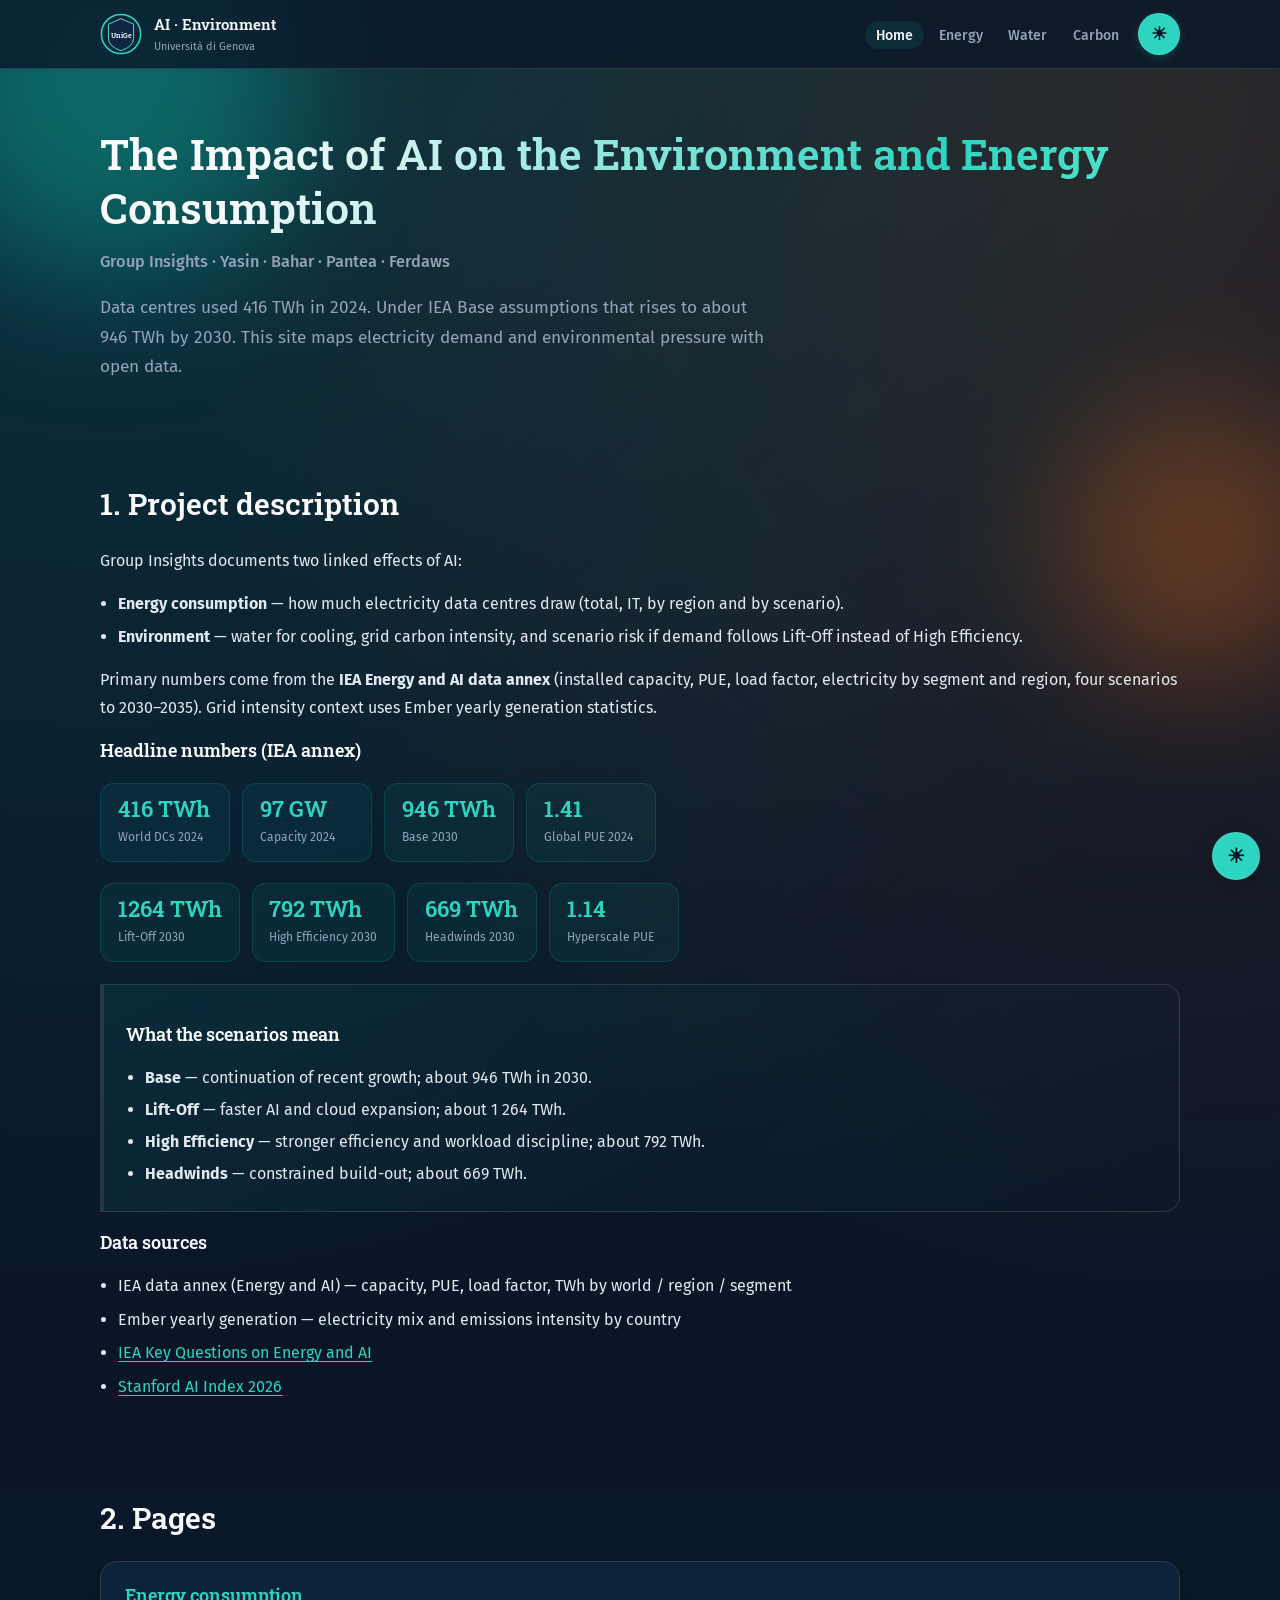
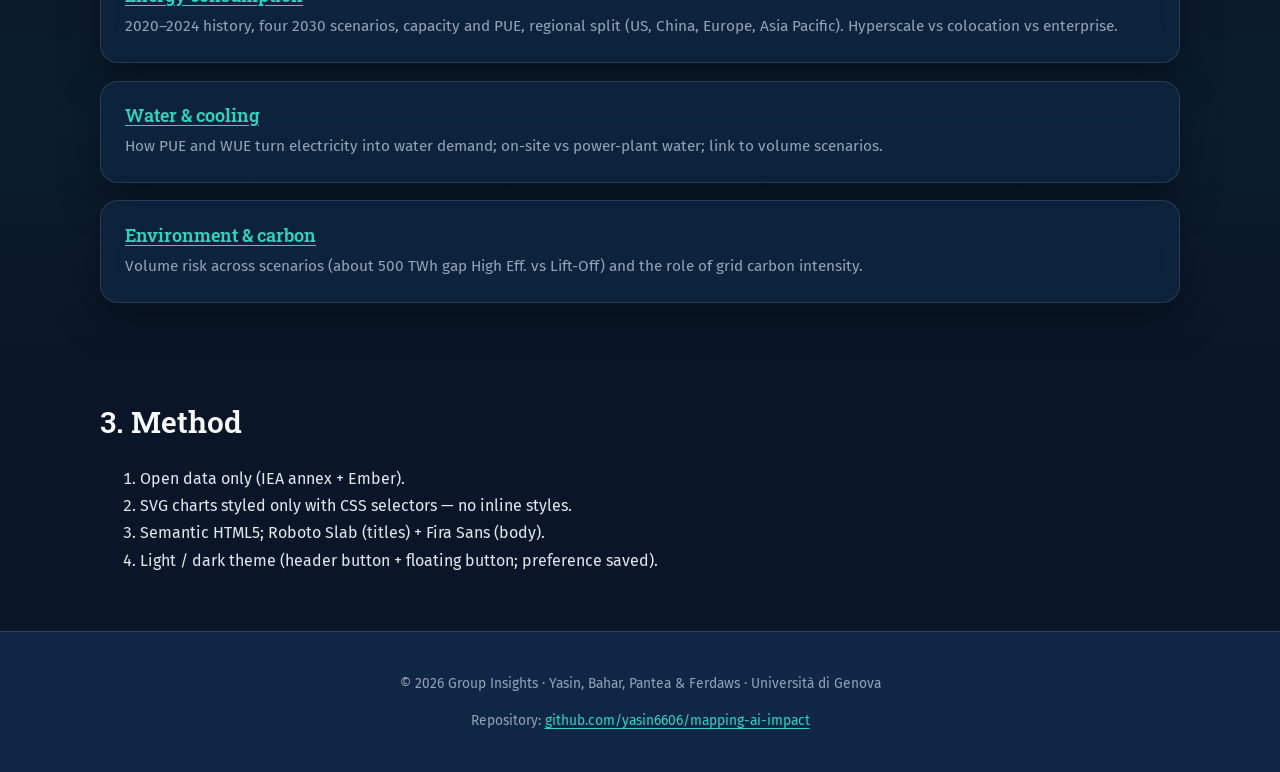
==== index.html @ b57f13db "Fix theme toggle on all views + more IEA scenario detail" ====
<!DOCTYPE html>
<html lang="en" data-theme="dark">
<head>
  <meta charset="UTF-8">
  <meta name="viewport" content="width=device-width, initial-scale=1.0">
  <title>AI · Environment · Energy | Group Insights · UniGe</title>
  <link rel="preconnect" href="https://fonts.googleapis.com">
  <link rel="preconnect" href="https://fonts.gstatic.com" crossorigin>
  <link href="https://fonts.googleapis.com/css2?family=Fira+Sans:wght@300;400;500;600&family=Roboto+Slab:wght@400;500;600;700&display=swap" rel="stylesheet">
  <link rel="stylesheet" href="css/styles.css">
</head>
<body>
  <div class="blob blob-1" aria-hidden="true"></div>
  <div class="blob blob-2" aria-hidden="true"></div>

  <header class="site-header">
    <div class="container header-inner">
      <div class="brand">
        <svg class="unige-mark" viewBox="0 0 60 60" aria-hidden="true">
          <circle class="mark-outer" cx="30" cy="30" r="28"/>
          <path class="mark-shield" d="M30 8 L48 16 L48 36 Q48 48 30 54 Q12 48 12 36 L12 16 Z"/>
          <text class="mark-text" x="30" y="36" text-anchor="middle">UniGe</text>
        </svg>
        <div class="brand-text">
          <span class="brand-title">AI · Environment</span>
          <span class="brand-sub">Università di Genova</span>
        </div>
      </div>
      <div class="header-actions">
        <nav class="main-nav" aria-label="Main">
          <ul>
            <li><a href="index.html" class="active">Home</a></li>
            <li><a href="pages/energy.html">Energy</a></li>
            <li><a href="pages/water.html">Water</a></li>
            <li><a href="pages/carbon.html">Carbon</a></li>
          </ul>
        </nav>
        <button class="theme-toggle" type="button" aria-label="Toggle theme" title="Toggle light/dark">◐</button>
      </div>
    </div>
  </header>

  <button class="theme-toggle-fixed" type="button" aria-label="Toggle theme">◐</button>

  <main>
    <section class="hero">
      <div class="container">
        <h1>The Impact of AI on the Environment and Energy Consumption</h1>
        <p class="subtitle">Group Insights · Yasin · Bahar · Pantea · Ferdaws</p>
        <p class="hero-lead">Data centres used 416 TWh in 2024. Under IEA Base assumptions that rises to about 946 TWh by 2030. This site maps electricity demand and environmental pressure with open data.</p>
      </div>
    </section>

    <section id="project" class="section">
      <div class="container">
        <h2>1. Project description</h2>
        <p>Group Insights documents two linked effects of AI:</p>
        <ul class="data-list">
          <li><strong>Energy consumption</strong> — how much electricity data centres draw (total, IT, by region and by scenario).</li>
          <li><strong>Environment</strong> — water for cooling, grid carbon intensity, and scenario risk if demand follows Lift-Off instead of High Efficiency.</li>
        </ul>
        <p>Primary numbers come from the <strong>IEA Energy and AI data annex</strong> (installed capacity, PUE, load factor, electricity by segment and region, four scenarios to 2030–2035). Grid intensity context uses Ember yearly generation statistics.</p>

        <h3>Headline numbers (IEA annex)</h3>
        <div class="stat-row">
          <div class="stat-pill"><span class="num">416 TWh</span><span class="label">World DCs 2024</span></div>
          <div class="stat-pill"><span class="num">97 GW</span><span class="label">Capacity 2024</span></div>
          <div class="stat-pill"><span class="num">946 TWh</span><span class="label">Base 2030</span></div>
          <div class="stat-pill"><span class="num">1.41</span><span class="label">Global PUE 2024</span></div>
        </div>
        <div class="stat-row">
          <div class="stat-pill"><span class="num">1264 TWh</span><span class="label">Lift-Off 2030</span></div>
          <div class="stat-pill"><span class="num">792 TWh</span><span class="label">High Efficiency 2030</span></div>
          <div class="stat-pill"><span class="num">669 TWh</span><span class="label">Headwinds 2030</span></div>
          <div class="stat-pill"><span class="num">1.14</span><span class="label">Hyperscale PUE</span></div>
        </div>

        <div class="highlight-box">
          <h3>What the scenarios mean</h3>
          <ul>
            <li><strong>Base</strong> — continuation of recent growth; about 946 TWh in 2030.</li>
            <li><strong>Lift-Off</strong> — faster AI and cloud expansion; about 1 264 TWh.</li>
            <li><strong>High Efficiency</strong> — stronger efficiency and workload discipline; about 792 TWh.</li>
            <li><strong>Headwinds</strong> — constrained build-out; about 669 TWh.</li>
          </ul>
        </div>

        <h3>Data sources</h3>
        <ul class="data-list">
          <li>IEA data annex (Energy and AI) — capacity, PUE, load factor, TWh by world / region / segment</li>
          <li>Ember yearly generation — electricity mix and emissions intensity by country</li>
          <li><a href="https://www.iea.org/reports/key-questions-on-energy-and-ai" target="_blank" rel="noopener">IEA Key Questions on Energy and AI</a></li>
          <li><a href="https://hai.stanford.edu/ai-index/2026-ai-index-report" target="_blank" rel="noopener">Stanford AI Index 2026</a></li>
        </ul>
      </div>
    </section>

    <section id="pages" class="section alt">
      <div class="container">
        <h2>2. Pages</h2>
        <article class="glass-card">
          <h3><a href="pages/energy.html">Energy consumption</a></h3>
          <p>2020–2024 history, four 2030 scenarios, capacity and PUE, regional split (US, China, Europe, Asia Pacific). Hyperscale vs colocation vs enterprise.</p>
        </article>
        <article class="glass-card">
          <h3><a href="pages/water.html">Water & cooling</a></h3>
          <p>How PUE and WUE turn electricity into water demand; on-site vs power-plant water; link to volume scenarios.</p>
        </article>
        <article class="glass-card">
          <h3><a href="pages/carbon.html">Environment & carbon</a></h3>
          <p>Volume risk across scenarios (about 500 TWh gap High Eff. vs Lift-Off) and the role of grid carbon intensity.</p>
        </article>
      </div>
    </section>

    <section id="method" class="section">
      <div class="container">
        <h2>3. Method</h2>
        <ol>
          <li>Open data only (IEA annex + Ember).</li>
          <li>SVG charts styled only with CSS selectors — no inline styles.</li>
          <li>Semantic HTML5; Roboto Slab (titles) + Fira Sans (body).</li>
          <li>Light / dark theme (header button + floating button; preference saved).</li>
        </ol>
      </div>
    </section>
  </main>

  <footer class="site-footer">
    <div class="container">
      <p>© 2026 Group Insights · Yasin, Bahar, Pantea & Ferdaws · Università di Genova</p>
      <p>Repository: <a href="https://github.com/yasin6606/mapping-ai-impact">github.com/yasin6606/mapping-ai-impact</a></p>
    </div>
  </footer>

  <script>
  (function () {
    var root = document.documentElement;
    var key = 'insights-theme';
    var saved = localStorage.getItem(key);
    if (saved === 'light' || saved === 'dark') root.setAttribute('data-theme', saved);
    function sync() {
      var t = root.getAttribute('data-theme') || 'dark';
      var label = t === 'dark' ? '☀' : '☾';
      document.querySelectorAll('.theme-toggle, .theme-toggle-fixed').forEach(function (btn) {
        btn.textContent = label;
        btn.setAttribute('aria-label', t === 'dark' ? 'Switch to light' : 'Switch to dark');
      });
    }
    sync();
    function toggle() {
      var next = (root.getAttribute('data-theme') || 'dark') === 'dark' ? 'light' : 'dark';
      root.setAttribute('data-theme', next);
      localStorage.setItem(key, next);
      sync();
    }
    document.querySelectorAll('.theme-toggle, .theme-toggle-fixed').forEach(function (btn) {
      btn.addEventListener('click', toggle);
    });
  })();
  </script>
</body>
</html>
---- css/styles.css ----
/* Group Insights – AI Environment & Energy
   Light / Dark liquid design. SVG via CSS selectors only. */

:root, [data-theme="dark"] {
  --bg: #0a1628;
  --bg-soft: #0f2744;
  --text: #e2e8f0;
  --text-soft: #94a3b8;
  --heading: #f8fafc;
  --teal: #0d9488;
  --mint: #2dd4bf;
  --glow: #5eead4;
  --coral: #f97316;
  --glass: rgba(255, 255, 255, 0.07);
  --glass-border: rgba(255, 255, 255, 0.12);
  --card: rgba(15, 39, 68, 0.7);
  --shadow: 0 18px 40px rgba(0, 0, 0, 0.35);
  --header-bg: rgba(10, 22, 40, 0.78);
  --blob-teal: rgba(13, 148, 136, 0.28);
  --blob-coral: rgba(249, 115, 22, 0.14);
  --grid: rgba(148, 163, 184, 0.22);
  --bar-fill: #0d9488;
  --bar-accent: #f97316;
  --line: #2dd4bf;
  --area: rgba(45, 212, 191, 0.16);
}

[data-theme="light"] {
  --bg: #f0f7f6;
  --bg-soft: #e2f0ee;
  --text: #1e293b;
  --text-soft: #64748b;
  --heading: #0f172a;
  --teal: #0f766e;
  --mint: #0d9488;
  --glow: #14b8a6;
  --coral: #ea580c;
  --glass: rgba(255, 255, 255, 0.7);
  --glass-border: rgba(15, 23, 42, 0.08);
  --card: rgba(255, 255, 255, 0.85);
  --shadow: 0 14px 32px rgba(15, 23, 42, 0.08);
  --header-bg: rgba(240, 247, 246, 0.9);
  --blob-teal: rgba(13, 148, 136, 0.12);
  --blob-coral: rgba(234, 88, 12, 0.08);
  --grid: rgba(100, 116, 139, 0.2);
  --bar-fill: #0f766e;
  --bar-accent: #ea580c;
  --line: #0d9488;
  --area: rgba(13, 148, 136, 0.12);
}

*, *::before, *::after { box-sizing: border-box; }
html { scroll-behavior: smooth; }

body {
  margin: 0;
  font-family: "Fira Sans", system-ui, sans-serif;
  font-weight: 400;
  line-height: 1.7;
  color: var(--text);
  background: var(--bg);
  background-image:
    radial-gradient(ellipse 110% 70% at 8% -15%, var(--blob-teal), transparent),
    radial-gradient(ellipse 80% 50% at 92% 5%, var(--blob-coral), transparent);
  min-height: 100vh;
  transition: background 0.35s ease, color 0.25s ease;
}

h1, h2, h3, h4 {
  font-family: "Roboto Slab", Georgia, serif;
  font-weight: 600;
  line-height: 1.25;
  color: var(--heading);
}
h1 { font-size: clamp(1.75rem, 4vw, 2.7rem); margin-bottom: 0.3em; }
h2 { font-size: clamp(1.35rem, 2.6vw, 1.85rem); margin-top: 0; }
h3 { font-size: 1.15rem; }

a { color: var(--mint); text-underline-offset: 3px; transition: color 0.2s; }
a:hover { color: var(--glow); }

.container { width: min(1080px, 92%); margin-inline: auto; position: relative; z-index: 1; }

.blob {
  position: absolute; border-radius: 50%; filter: blur(70px);
  pointer-events: none; z-index: 0; opacity: 0.55;
}
.blob-1 { width: 380px; height: 380px; background: var(--teal); top: -100px; left: -80px; }
.blob-2 { width: 280px; height: 280px; background: var(--coral); top: 45%; right: -60px; opacity: 0.3; }

/* Header – no wrap that hides controls */
.site-header {
  position: sticky; top: 0; z-index: 100;
  backdrop-filter: blur(16px); -webkit-backdrop-filter: blur(16px);
  background: var(--header-bg);
  border-bottom: 1px solid var(--glass-border);
  padding: 0.75rem 0;
}
.header-inner {
  display: flex;
  align-items: center;
  justify-content: space-between;
  gap: 0.75rem;
  flex-wrap: nowrap;
}
.brand { display: flex; align-items: center; gap: 0.75rem; flex-shrink: 0; }
.unige-mark { width: 42px; height: 42px; }
.mark-outer { fill: none; stroke: var(--mint); stroke-width: 2.2; }
.mark-shield { fill: var(--bg-soft); stroke: var(--glow); stroke-width: 1.3; }
.mark-text { fill: var(--heading); font-family: "Roboto Slab", serif; font-size: 10px; font-weight: 600; }
.brand-title { display: block; font-family: "Roboto Slab", serif; font-weight: 600; font-size: 0.95rem; color: var(--heading); }
.brand-sub { display: block; font-size: 0.68rem; color: var(--text-soft); }

.header-actions {
  display: flex;
  align-items: center;
  gap: 0.5rem;
  flex-shrink: 0;
  margin-left: auto;
}

.main-nav ul {
  list-style: none; margin: 0; padding: 0;
  display: flex; gap: 0.2rem; flex-wrap: nowrap;
}
.main-nav a {
  color: var(--text-soft); text-decoration: none; font-weight: 500; font-size: 0.88rem;
  padding: 0.35rem 0.7rem; border-radius: 999px; transition: background 0.2s, color 0.2s;
  white-space: nowrap;
}
.main-nav a:hover, .main-nav a.active {
  color: var(--heading); background: rgba(13, 148, 136, 0.15);
}

/* Theme toggle – always visible */
.theme-toggle {
  border: 1px solid var(--glass-border);
  background: var(--mint);
  color: #0a1628;
  width: 42px; height: 42px; border-radius: 50%;
  cursor: pointer; display: grid; place-items: center;
  font-size: 1.15rem; font-weight: 700;
  flex-shrink: 0;
  transition: transform 0.2s, box-shadow 0.2s;
  box-shadow: 0 2px 10px rgba(13, 148, 136, 0.35);
}
.theme-toggle:hover {
  transform: scale(1.08);
  box-shadow: 0 4px 16px rgba(13, 148, 136, 0.5);
}
[data-theme="light"] .theme-toggle {
  background: var(--teal);
  color: #fff;
}

/* Fixed floating toggle as backup so it is never lost */
.theme-toggle-fixed {
  position: fixed;
  bottom: 1.25rem;
  right: 1.25rem;
  z-index: 200;
  border: 1px solid var(--glass-border);
  background: var(--mint);
  color: #0a1628;
  width: 48px; height: 48px; border-radius: 50%;
  cursor: pointer; display: grid; place-items: center;
  font-size: 1.25rem; font-weight: 700;
  box-shadow: 0 6px 20px rgba(0, 0, 0, 0.25);
  transition: transform 0.2s;
}
.theme-toggle-fixed:hover { transform: scale(1.08); }
[data-theme="light"] .theme-toggle-fixed {
  background: var(--teal);
  color: #fff;
}

/* Hero */
.hero { position: relative; padding: 3.6rem 0 2.8rem; overflow: hidden; }
.hero h1 {
  background: linear-gradient(120deg, var(--heading) 15%, var(--mint) 75%, var(--glow));
  -webkit-background-clip: text; background-clip: text; color: transparent;
  margin-top: 0;
}
[data-theme="light"] .hero h1 {
  background: linear-gradient(120deg, #0f172a 10%, #0f766e 70%, #0d9488);
  -webkit-background-clip: text; background-clip: text; color: transparent;
}
.subtitle { font-size: 1.02rem; color: var(--text-soft); margin: 0.35rem 0 1.1rem; font-weight: 500; }
.hero-lead { max-width: 42rem; font-size: 1.08rem; color: var(--text-soft); }

.section { padding: 2.6rem 0; position: relative; }
.section.alt {
  background: linear-gradient(180deg, transparent, rgba(13, 148, 136, 0.05), transparent);
}

.glass-card {
  background: var(--card); backdrop-filter: blur(12px); -webkit-backdrop-filter: blur(12px);
  border: 1px solid var(--glass-border); border-radius: 18px;
  padding: 1.4rem 1.5rem; box-shadow: var(--shadow); margin-bottom: 1.1rem;
  transition: transform 0.22s, border-color 0.22s;
}
.glass-card:hover { transform: translateY(-2px); border-color: rgba(13, 148, 136, 0.35); }
.glass-card h3 { margin-top: 0; margin-bottom: 0.4rem; }
.glass-card p { margin: 0; color: var(--text-soft); font-size: 0.96rem; }

.highlight-box {
  background: linear-gradient(135deg, rgba(13, 148, 136, 0.12), transparent);
  border-left: 4px solid var(--mint);
  padding: 1.2rem 1.4rem; margin-top: 1.4rem;
  border-radius: 0 16px 16px 0;
  border: 1px solid var(--glass-border); border-left-width: 4px;
}
.highlight-box ul { margin: 0.4rem 0 0; padding-left: 1.15rem; }
.highlight-box li { margin-bottom: 0.3rem; }

.data-list { padding-left: 1.15rem; }
.data-list li { margin-bottom: 0.4rem; }

.stat-row { display: flex; flex-wrap: wrap; gap: 0.75rem; margin: 1.3rem 0; }
.stat-pill {
  background: rgba(13, 148, 136, 0.1);
  border: 1px solid rgba(13, 148, 136, 0.25);
  border-radius: 14px; padding: 0.75rem 1.05rem; min-width: 130px;
}
.stat-pill .num {
  font-family: "Roboto Slab", serif; font-size: 1.4rem; font-weight: 600;
  color: var(--mint); display: block; line-height: 1.15;
}
.stat-pill .label { font-size: 0.75rem; color: var(--text-soft); margin-top: 0.1rem; }

.site-footer {
  background: var(--bg-soft); border-top: 1px solid var(--glass-border);
  color: var(--text-soft); padding: 1.6rem 0; font-size: 0.86rem; text-align: center;
}
.site-footer a { color: var(--mint); }

/* Charts */
.chart-wrap {
  background: var(--card); backdrop-filter: blur(10px);
  border: 1px solid var(--glass-border); border-radius: 18px;
  padding: 1.35rem; margin: 1.3rem 0; box-shadow: var(--shadow); overflow-x: auto;
}
.chart-title { font-family: "Roboto Slab", serif; font-size: 1.08rem; margin: 0 0 0.9rem; color: var(--heading); }
.chart-note { font-size: 0.8rem; color: var(--text-soft); margin: 0.5rem 0 0; }
.svg-chart { width: 100%; max-width: 720px; height: auto; display: block; margin: 0 auto; }

.axis-label { font-family: "Fira Sans", sans-serif; font-size: 11px; fill: var(--text-soft); }
.tick-label { font-family: "Fira Sans", sans-serif; font-size: 11px; fill: var(--text); }
.bar { fill: var(--bar-fill); transition: fill 0.2s; }
.bar:hover { fill: var(--mint); }
.bar-accent { fill: var(--bar-accent); }
.bar-label { font-family: "Fira Sans", sans-serif; font-size: 11px; font-weight: 500; fill: var(--text); }
.line-path { fill: none; stroke: var(--line); stroke-width: 2.6; stroke-linecap: round; stroke-linejoin: round; }
.area-path { fill: var(--area); stroke: none; }
.dot { fill: var(--line); stroke: var(--bg); stroke-width: 1.5; }
.grid-line { stroke: var(--grid); stroke-width: 1; stroke-dasharray: 4 4; }
.legend-swatch { stroke: none; }
.legend-teal { fill: var(--bar-fill); }
.legend-coral { fill: var(--bar-accent); }
.legend-text { font-family: "Fira Sans", sans-serif; font-size: 12px; fill: var(--text-soft); }

@media (max-width: 720px) {
  .header-inner { flex-wrap: wrap; }
  .main-nav ul { flex-wrap: wrap; }
  .brand-sub { display: none; }
}
@media (max-width: 640px) {
  .hero { padding: 2.5rem 0 2rem; }
  .stat-pill { min-width: 110px; }
  .main-nav a { font-size: 0.8rem; padding: 0.3rem 0.55rem; }
}
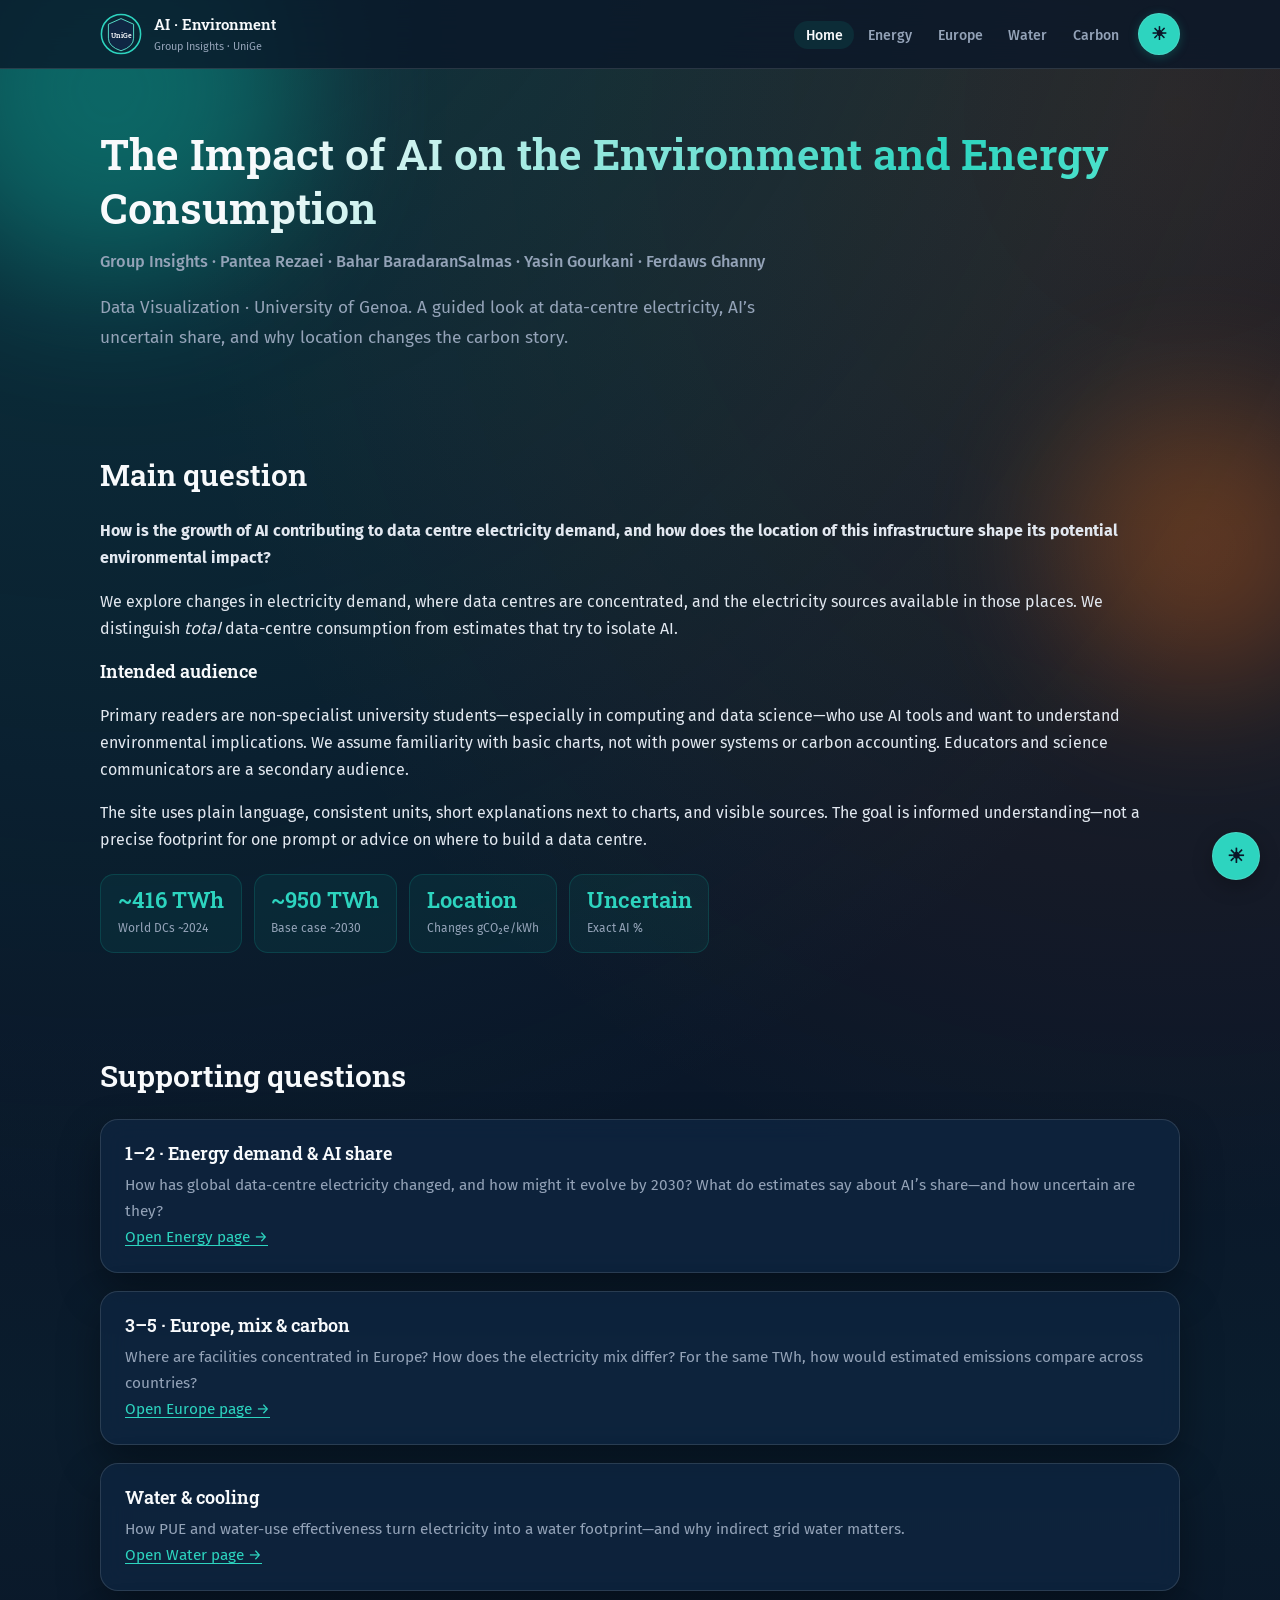
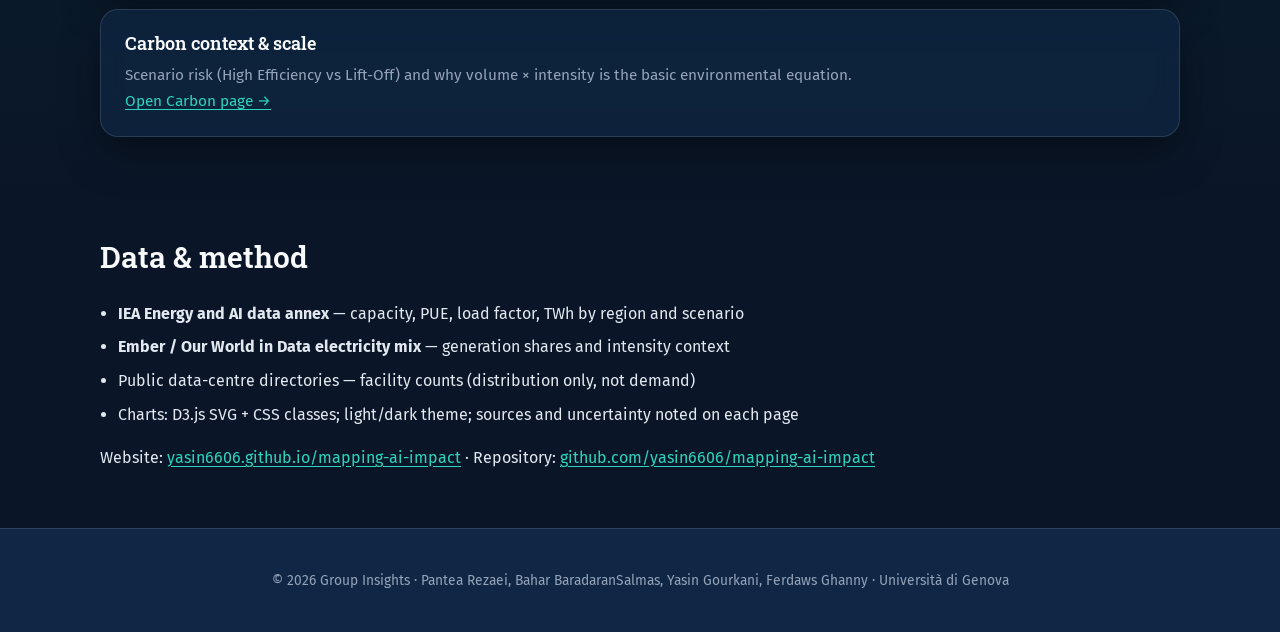
==== commit 7aaa3488: "Home aligned to group proposal: main question, audience, 6 supporting questions" ====
--- a/index.html
+++ b/index.html
@@ -3,7 +3,7 @@
 <head>
   <meta charset="UTF-8">
   <meta name="viewport" content="width=device-width, initial-scale=1.0">
-  <title>AI · Environment · Energy | Group Insights · UniGe</title>
+  <title>The Impact of AI on the Environment and Energy Consumption | Insights</title>
   <link rel="preconnect" href="https://fonts.googleapis.com">
   <link rel="preconnect" href="https://fonts.gstatic.com" crossorigin>
   <link href="https://fonts.googleapis.com/css2?family=Fira+Sans:wght@300;400;500;600&family=Roboto+Slab:wght@400;500;600;700&display=swap" rel="stylesheet">
@@ -23,7 +23,7 @@
         </svg>
         <div class="brand-text">
           <span class="brand-title">AI · Environment</span>
-          <span class="brand-sub">Università di Genova</span>
+          <span class="brand-sub">Group Insights · UniGe</span>
         </div>
       </div>
       <div class="header-actions">
@@ -31,133 +31,96 @@
           <ul>
             <li><a href="index.html" class="active">Home</a></li>
             <li><a href="pages/energy.html">Energy</a></li>
+            <li><a href="pages/europe.html">Europe</a></li>
             <li><a href="pages/water.html">Water</a></li>
             <li><a href="pages/carbon.html">Carbon</a></li>
           </ul>
         </nav>
-        <button class="theme-toggle" type="button" aria-label="Toggle theme" title="Toggle light/dark">◐</button>
+        <button class="theme-toggle" type="button" aria-label="Toggle theme">◐</button>
       </div>
     </div>
   </header>
-
   <button class="theme-toggle-fixed" type="button" aria-label="Toggle theme">◐</button>
 
   <main>
     <section class="hero">
       <div class="container">
         <h1>The Impact of AI on the Environment and Energy Consumption</h1>
-        <p class="subtitle">Group Insights · Yasin · Bahar · Pantea · Ferdaws</p>
-        <p class="hero-lead">Data centres used 416 TWh in 2024. Under IEA Base assumptions that rises to about 946 TWh by 2030. This site maps electricity demand and environmental pressure with open data.</p>
+        <p class="subtitle">Group Insights · Pantea Rezaei · Bahar BaradaranSalmas · Yasin Gourkani · Ferdaws Ghanny</p>
+        <p class="hero-lead">Data Visualization · University of Genoa. A guided look at data-centre electricity, AI’s uncertain share, and why location changes the carbon story.</p>
       </div>
     </section>
 
-    <section id="project" class="section">
+    <section class="section">
       <div class="container">
-        <h2>1. Project description</h2>
-        <p>Group Insights documents two linked effects of AI:</p>
-        <ul class="data-list">
-          <li><strong>Energy consumption</strong> — how much electricity data centres draw (total, IT, by region and by scenario).</li>
-          <li><strong>Environment</strong> — water for cooling, grid carbon intensity, and scenario risk if demand follows Lift-Off instead of High Efficiency.</li>
-        </ul>
-        <p>Primary numbers come from the <strong>IEA Energy and AI data annex</strong> (installed capacity, PUE, load factor, electricity by segment and region, four scenarios to 2030–2035). Grid intensity context uses Ember yearly generation statistics.</p>
+        <h2>Main question</h2>
+        <p><strong>How is the growth of AI contributing to data centre electricity demand, and how does the location of this infrastructure shape its potential environmental impact?</strong></p>
+        <p>We explore changes in electricity demand, where data centres are concentrated, and the electricity sources available in those places. We distinguish <em>total</em> data-centre consumption from estimates that try to isolate AI.</p>
 
-        <h3>Headline numbers (IEA annex)</h3>
+        <h3>Intended audience</h3>
+        <p>Primary readers are non-specialist university students—especially in computing and data science—who use AI tools and want to understand environmental implications. We assume familiarity with basic charts, not with power systems or carbon accounting. Educators and science communicators are a secondary audience.</p>
+        <p>The site uses plain language, consistent units, short explanations next to charts, and visible sources. The goal is informed understanding—not a precise footprint for one prompt or advice on where to build a data centre.</p>
+
         <div class="stat-row">
-          <div class="stat-pill"><span class="num">416 TWh</span><span class="label">World DCs 2024</span></div>
-          <div class="stat-pill"><span class="num">97 GW</span><span class="label">Capacity 2024</span></div>
-          <div class="stat-pill"><span class="num">946 TWh</span><span class="label">Base 2030</span></div>
-          <div class="stat-pill"><span class="num">1.41</span><span class="label">Global PUE 2024</span></div>
+          <div class="stat-pill"><span class="num">~416 TWh</span><span class="label">World DCs ~2024</span></div>
+          <div class="stat-pill"><span class="num">~950 TWh</span><span class="label">Base case ~2030</span></div>
+          <div class="stat-pill"><span class="num">Location</span><span class="label">Changes gCO₂e/kWh</span></div>
+          <div class="stat-pill"><span class="num">Uncertain</span><span class="label">Exact AI %</span></div>
         </div>
-        <div class="stat-row">
-          <div class="stat-pill"><span class="num">1264 TWh</span><span class="label">Lift-Off 2030</span></div>
-          <div class="stat-pill"><span class="num">792 TWh</span><span class="label">High Efficiency 2030</span></div>
-          <div class="stat-pill"><span class="num">669 TWh</span><span class="label">Headwinds 2030</span></div>
-          <div class="stat-pill"><span class="num">1.14</span><span class="label">Hyperscale PUE</span></div>
-        </div>
-
-        <div class="highlight-box">
-          <h3>What the scenarios mean</h3>
-          <ul>
-            <li><strong>Base</strong> — continuation of recent growth; about 946 TWh in 2030.</li>
-            <li><strong>Lift-Off</strong> — faster AI and cloud expansion; about 1 264 TWh.</li>
-            <li><strong>High Efficiency</strong> — stronger efficiency and workload discipline; about 792 TWh.</li>
-            <li><strong>Headwinds</strong> — constrained build-out; about 669 TWh.</li>
-          </ul>
-        </div>
-
-        <h3>Data sources</h3>
-        <ul class="data-list">
-          <li>IEA data annex (Energy and AI) — capacity, PUE, load factor, TWh by world / region / segment</li>
-          <li>Ember yearly generation — electricity mix and emissions intensity by country</li>
-          <li><a href="https://www.iea.org/reports/key-questions-on-energy-and-ai" target="_blank" rel="noopener">IEA Key Questions on Energy and AI</a></li>
-          <li><a href="https://hai.stanford.edu/ai-index/2026-ai-index-report" target="_blank" rel="noopener">Stanford AI Index 2026</a></li>
-        </ul>
       </div>
     </section>
 
-    <section id="pages" class="section alt">
+    <section class="section alt">
       <div class="container">
-        <h2>2. Pages</h2>
+        <h2>Supporting questions</h2>
+
         <article class="glass-card">
-          <h3><a href="pages/energy.html">Energy consumption</a></h3>
-          <p>2020–2024 history, four 2030 scenarios, capacity and PUE, regional split (US, China, Europe, Asia Pacific). Hyperscale vs colocation vs enterprise.</p>
+          <h3>1–2 · Energy demand & AI share</h3>
+          <p>How has global data-centre electricity changed, and how might it evolve by 2030? What do estimates say about AI’s share—and how uncertain are they?</p>
+          <p><a href="pages/energy.html">Open Energy page →</a></p>
         </article>
+
         <article class="glass-card">
-          <h3><a href="pages/water.html">Water & cooling</a></h3>
-          <p>How PUE and WUE turn electricity into water demand; on-site vs power-plant water; link to volume scenarios.</p>
+          <h3>3–5 · Europe, mix & carbon</h3>
+          <p>Where are facilities concentrated in Europe? How does the electricity mix differ? For the same TWh, how would estimated emissions compare across countries?</p>
+          <p><a href="pages/europe.html">Open Europe page →</a></p>
         </article>
+
         <article class="glass-card">
-          <h3><a href="pages/carbon.html">Environment & carbon</a></h3>
-          <p>Volume risk across scenarios (about 500 TWh gap High Eff. vs Lift-Off) and the role of grid carbon intensity.</p>
+          <h3>Water & cooling</h3>
+          <p>How PUE and water-use effectiveness turn electricity into a water footprint—and why indirect grid water matters.</p>
+          <p><a href="pages/water.html">Open Water page →</a></p>
+        </article>
+
+        <article class="glass-card">
+          <h3>Carbon context & scale</h3>
+          <p>Scenario risk (High Efficiency vs Lift-Off) and why volume × intensity is the basic environmental equation.</p>
+          <p><a href="pages/carbon.html">Open Carbon page →</a></p>
         </article>
       </div>
     </section>
 
-    <section id="method" class="section">
+    <section class="section">
       <div class="container">
-        <h2>3. Method</h2>
-        <ol>
-          <li>Open data only (IEA annex + Ember).</li>
-          <li>SVG charts styled only with CSS selectors — no inline styles.</li>
-          <li>Semantic HTML5; Roboto Slab (titles) + Fira Sans (body).</li>
-          <li>Light / dark theme (header button + floating button; preference saved).</li>
-        </ol>
+        <h2>Data & method</h2>
+        <ul class="data-list">
+          <li><strong>IEA Energy and AI data annex</strong> — capacity, PUE, load factor, TWh by region and scenario</li>
+          <li><strong>Ember / Our World in Data electricity mix</strong> — generation shares and intensity context</li>
+          <li>Public data-centre directories — facility counts (distribution only, not demand)</li>
+          <li>Charts: D3.js SVG + CSS classes; light/dark theme; sources and uncertainty noted on each page</li>
+        </ul>
+        <p>Website: <a href="https://yasin6606.github.io/mapping-ai-impact/">yasin6606.github.io/mapping-ai-impact</a> · Repository: <a href="https://github.com/yasin6606/mapping-ai-impact">github.com/yasin6606/mapping-ai-impact</a></p>
       </div>
     </section>
   </main>
 
   <footer class="site-footer">
     <div class="container">
-      <p>© 2026 Group Insights · Yasin, Bahar, Pantea & Ferdaws · Università di Genova</p>
-      <p>Repository: <a href="https://github.com/yasin6606/mapping-ai-impact">github.com/yasin6606/mapping-ai-impact</a></p>
+      <p>© 2026 Group Insights · Pantea Rezaei, Bahar BaradaranSalmas, Yasin Gourkani, Ferdaws Ghanny · Università di Genova</p>
     </div>
   </footer>
-
   <script>
-  (function () {
-    var root = document.documentElement;
-    var key = 'insights-theme';
-    var saved = localStorage.getItem(key);
-    if (saved === 'light' || saved === 'dark') root.setAttribute('data-theme', saved);
-    function sync() {
-      var t = root.getAttribute('data-theme') || 'dark';
-      var label = t === 'dark' ? '☀' : '☾';
-      document.querySelectorAll('.theme-toggle, .theme-toggle-fixed').forEach(function (btn) {
-        btn.textContent = label;
-        btn.setAttribute('aria-label', t === 'dark' ? 'Switch to light' : 'Switch to dark');
-      });
-    }
-    sync();
-    function toggle() {
-      var next = (root.getAttribute('data-theme') || 'dark') === 'dark' ? 'light' : 'dark';
-      root.setAttribute('data-theme', next);
-      localStorage.setItem(key, next);
-      sync();
-    }
-    document.querySelectorAll('.theme-toggle, .theme-toggle-fixed').forEach(function (btn) {
-      btn.addEventListener('click', toggle);
-    });
-  })();
+  (function(){var root=document.documentElement,key='insights-theme',s=localStorage.getItem(key);if(s==='light'||s==='dark')root.setAttribute('data-theme',s);function sync(){var t=root.getAttribute('data-theme')||'dark',label=t==='dark'?'☀':'☾';document.querySelectorAll('.theme-toggle,.theme-toggle-fixed').forEach(function(b){b.textContent=label;});}sync();function toggle(){var n=(root.getAttribute('data-theme')||'dark')==='dark'?'light':'dark';root.setAttribute('data-theme',n);localStorage.setItem(key,n);sync();}document.querySelectorAll('.theme-toggle,.theme-toggle-fixed').forEach(function(b){b.addEventListener('click',toggle);});})();
   </script>
 </body>
 </html>
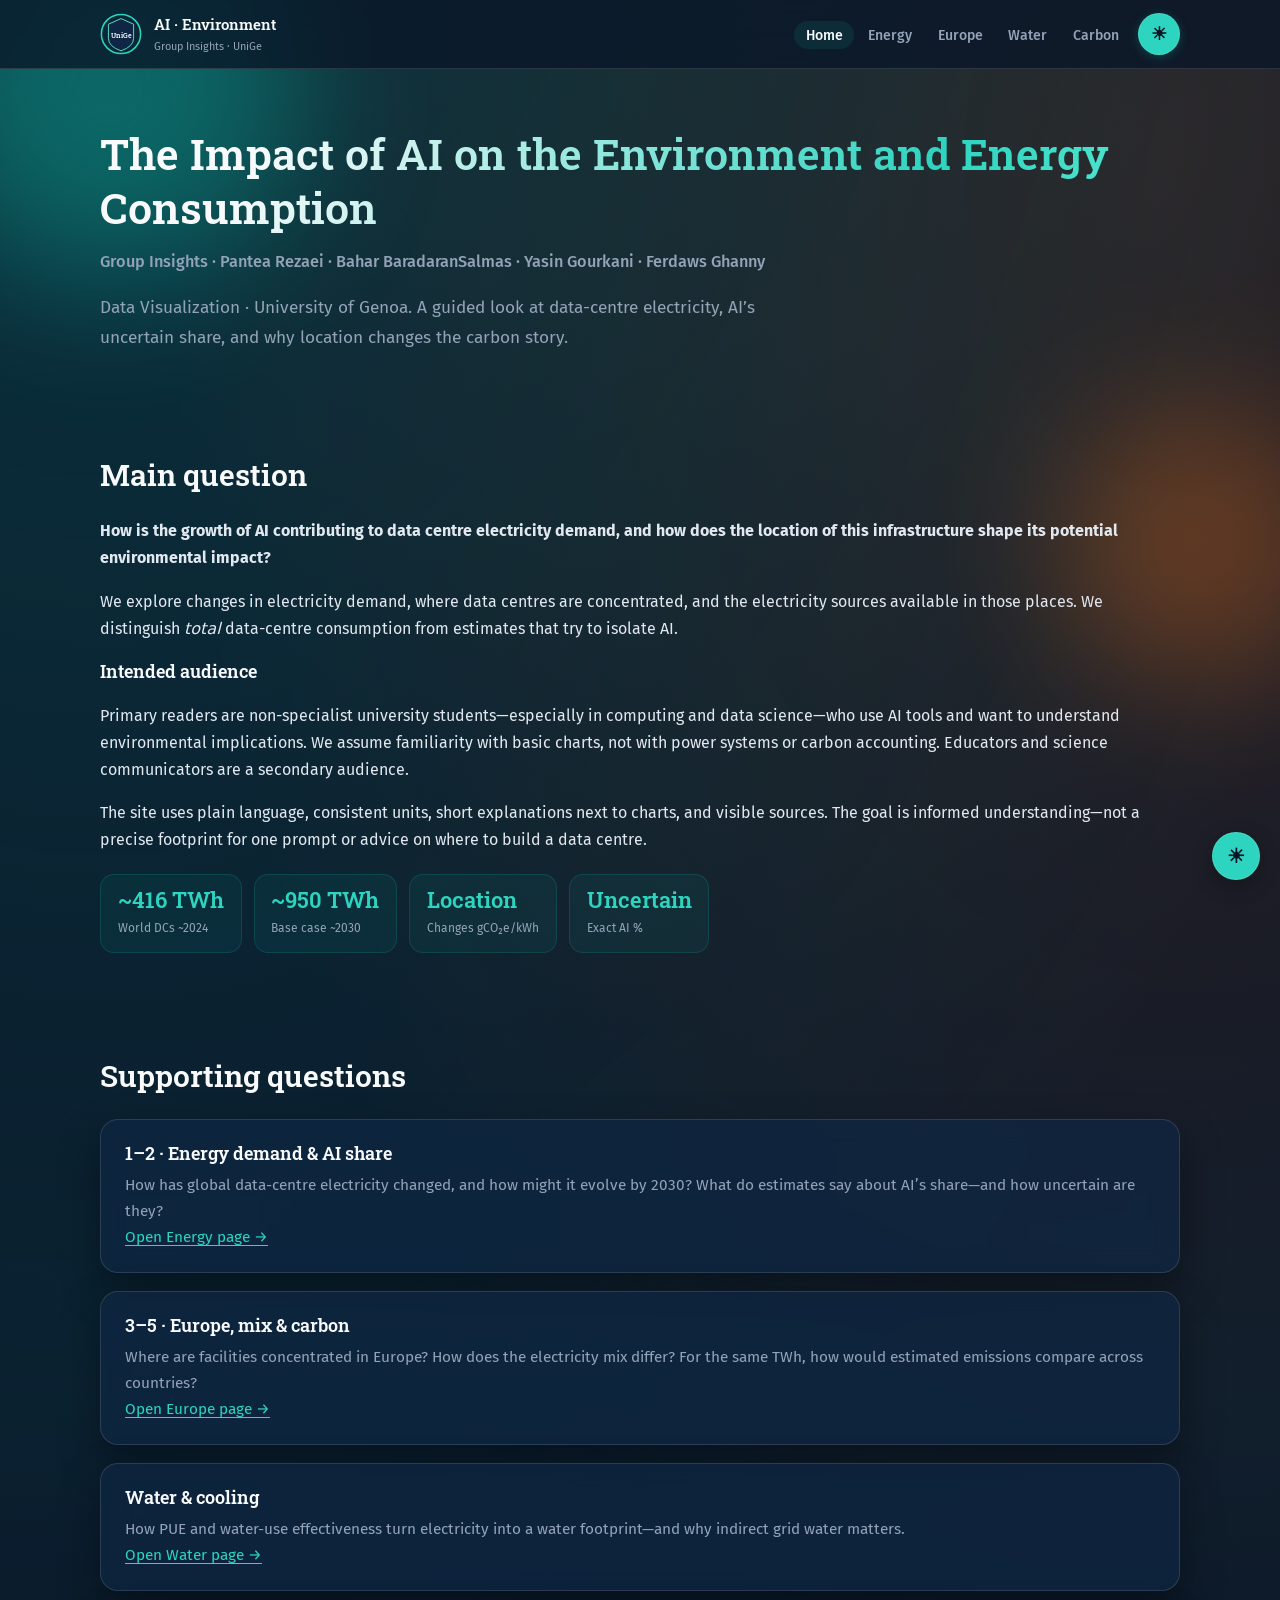
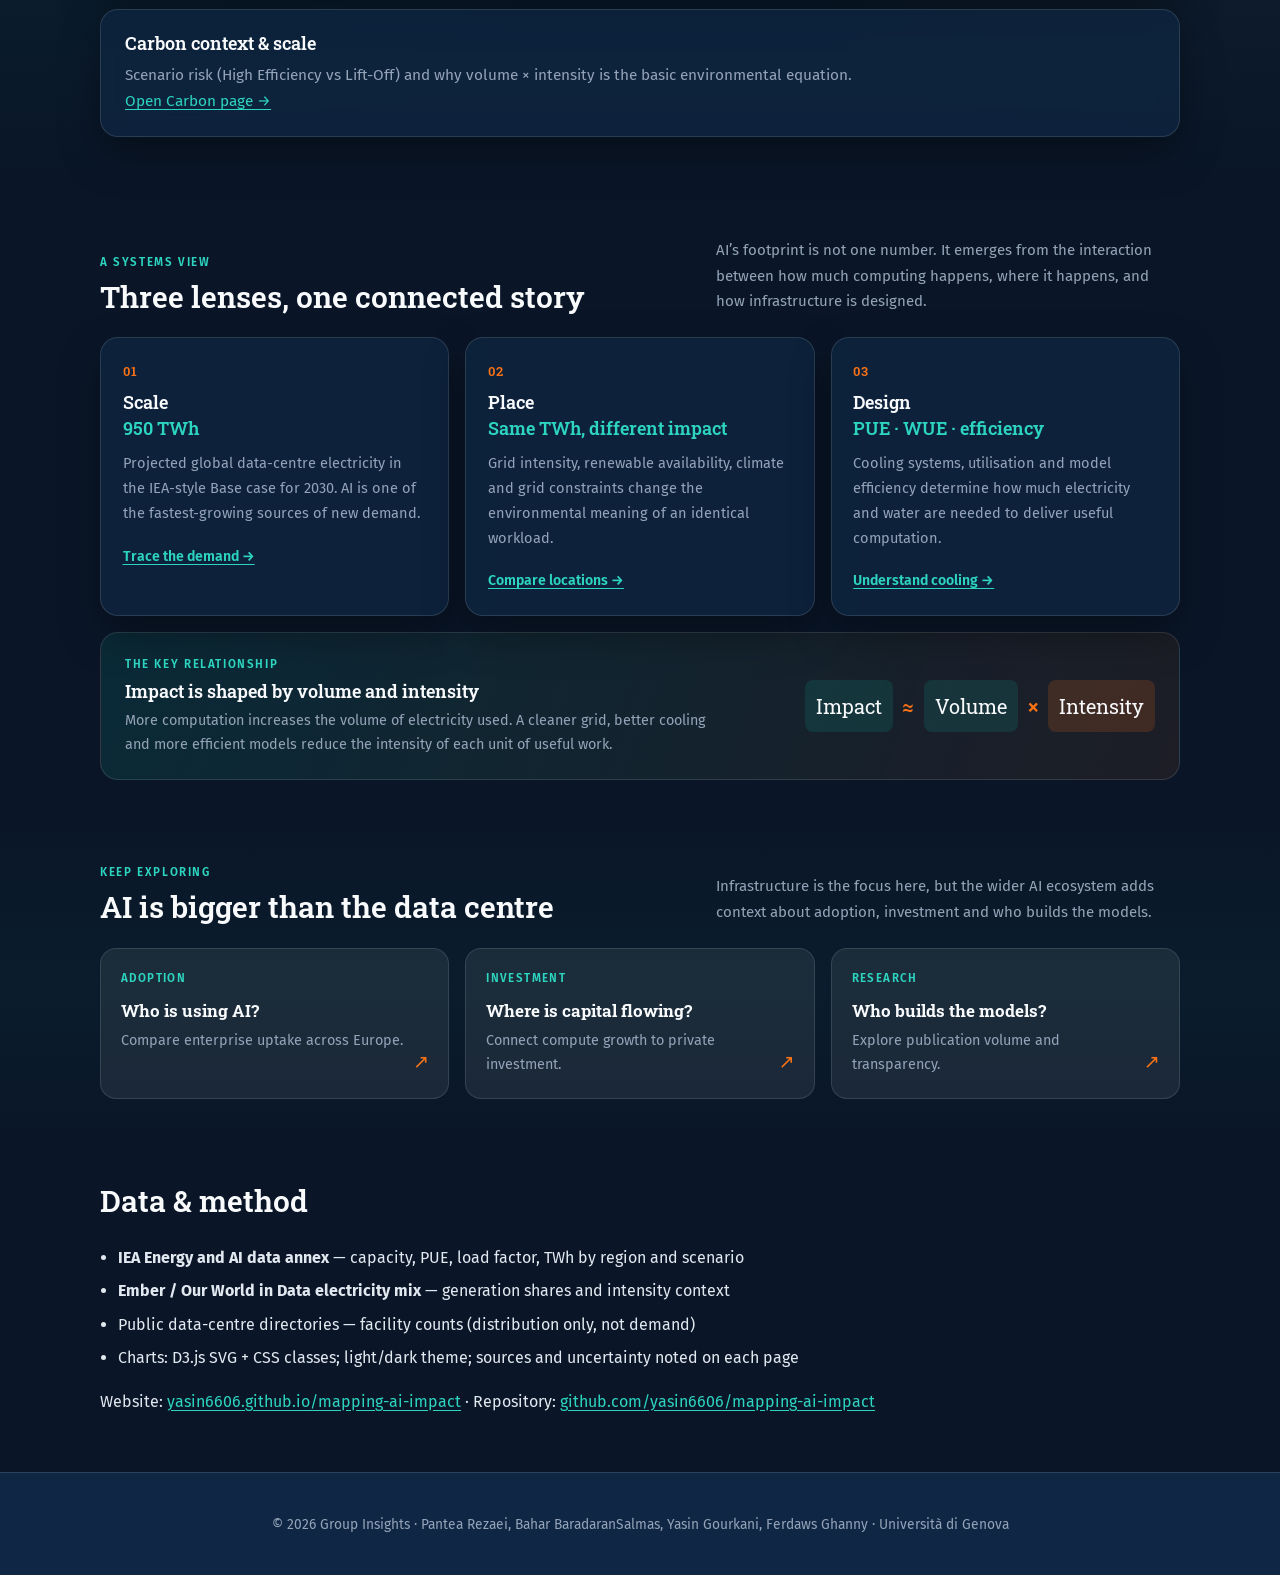
==== commit 68fd7e20: "Enrich homepage content Add connected impact lenses, an impact equation explainer, and links to rela" ====
--- a/index.html
+++ b/index.html
@@ -102,6 +102,85 @@
 
     <section class="section">
       <div class="container">
+        <div class="section-heading">
+          <div>
+            <p class="eyebrow">A systems view</p>
+            <h2>Three lenses, one connected story</h2>
+          </div>
+          <p class="section-intro">AI’s footprint is not one number. It emerges from the interaction between how much computing happens, where it happens, and how infrastructure is designed.</p>
+        </div>
+
+        <div class="lens-grid">
+          <article class="lens-card">
+            <div class="lens-number">01</div>
+            <h3>Scale</h3>
+            <p class="lens-value">950 TWh</p>
+            <p>Projected global data-centre electricity in the IEA-style Base case for 2030. AI is one of the fastest-growing sources of new demand.</p>
+            <a href="pages/energy.html">Trace the demand →</a>
+          </article>
+          <article class="lens-card">
+            <div class="lens-number">02</div>
+            <h3>Place</h3>
+            <p class="lens-value">Same TWh, different impact</p>
+            <p>Grid intensity, renewable availability, climate and grid constraints change the environmental meaning of an identical workload.</p>
+            <a href="pages/europe.html">Compare locations →</a>
+          </article>
+          <article class="lens-card">
+            <div class="lens-number">03</div>
+            <h3>Design</h3>
+            <p class="lens-value">PUE · WUE · efficiency</p>
+            <p>Cooling systems, utilisation and model efficiency determine how much electricity and water are needed to deliver useful computation.</p>
+            <a href="pages/water.html">Understand cooling →</a>
+          </article>
+        </div>
+
+        <div class="equation-card">
+          <div>
+            <p class="eyebrow">The key relationship</p>
+            <h3>Impact is shaped by volume and intensity</h3>
+            <p class="equation-copy">More computation increases the volume of electricity used. A cleaner grid, better cooling and more efficient models reduce the intensity of each unit of useful work.</p>
+          </div>
+          <div class="equation" aria-label="Impact equals electricity volume multiplied by environmental intensity">
+            <span>Impact</span><b>≈</b><span>Volume</span><b>×</b><span>Intensity</span>
+          </div>
+        </div>
+      </div>
+    </section>
+
+    <section class="section alt">
+      <div class="container">
+        <div class="section-heading">
+          <div>
+            <p class="eyebrow">Keep exploring</p>
+            <h2>AI is bigger than the data centre</h2>
+          </div>
+          <p class="section-intro">Infrastructure is the focus here, but the wider AI ecosystem adds context about adoption, investment and who builds the models.</p>
+        </div>
+        <div class="related-grid">
+          <a class="related-card" href="pages/adoption.html">
+            <span class="related-kicker">Adoption</span>
+            <strong>Who is using AI?</strong>
+            <span>Compare enterprise uptake across Europe.</span>
+            <span class="related-arrow">↗</span>
+          </a>
+          <a class="related-card" href="pages/investment.html">
+            <span class="related-kicker">Investment</span>
+            <strong>Where is capital flowing?</strong>
+            <span>Connect compute growth to private investment.</span>
+            <span class="related-arrow">↗</span>
+          </a>
+          <a class="related-card" href="pages/research.html">
+            <span class="related-kicker">Research</span>
+            <strong>Who builds the models?</strong>
+            <span>Explore publication volume and transparency.</span>
+            <span class="related-arrow">↗</span>
+          </a>
+        </div>
+      </div>
+    </section>
+
+    <section class="section">
+      <div class="container">
         <h2>Data & method</h2>
         <ul class="data-list">
           <li><strong>IEA Energy and AI data annex</strong> — capacity, PUE, load factor, TWh by region and scenario</li>
--- a/css/styles.css
+++ b/css/styles.css
@@ -193,6 +193,113 @@
   background: linear-gradient(180deg, transparent, rgba(13, 148, 136, 0.05), transparent);
 }
 
+.section-heading {
+  display: flex;
+  align-items: end;
+  justify-content: space-between;
+  gap: 2rem;
+  margin-bottom: 1.4rem;
+}
+.section-heading h2 { margin-bottom: 0; }
+.eyebrow {
+  color: var(--mint);
+  font-size: 0.72rem;
+  font-weight: 600;
+  letter-spacing: 0.14em;
+  margin: 0 0 0.35rem;
+  text-transform: uppercase;
+}
+.section-intro {
+  color: var(--text-soft);
+  max-width: 29rem;
+  margin: 0;
+  font-size: 0.94rem;
+}
+
+.lens-grid {
+  display: grid;
+  grid-template-columns: repeat(3, 1fr);
+  gap: 1rem;
+}
+.lens-card {
+  background: var(--card);
+  border: 1px solid var(--glass-border);
+  border-radius: 18px;
+  padding: 1.35rem;
+  box-shadow: var(--shadow);
+  transition: transform 0.22s, border-color 0.22s;
+}
+.lens-card:hover { transform: translateY(-3px); border-color: rgba(13, 148, 136, 0.45); }
+.lens-number {
+  color: var(--coral);
+  font-family: "Roboto Slab", serif;
+  font-size: 0.82rem;
+  font-weight: 600;
+  letter-spacing: 0.08em;
+}
+.lens-card h3 { margin: 0.55rem 0 0.2rem; }
+.lens-value {
+  color: var(--mint);
+  font-family: "Roboto Slab", serif;
+  font-size: 1.15rem;
+  font-weight: 600;
+  line-height: 1.25;
+  margin: 0 0 0.7rem;
+}
+.lens-card p:not(.lens-value) { color: var(--text-soft); font-size: 0.91rem; margin: 0 0 1rem; }
+.lens-card a { font-size: 0.88rem; font-weight: 600; }
+
+.equation-card {
+  align-items: center;
+  background: linear-gradient(110deg, rgba(13, 148, 136, 0.16), rgba(249, 115, 22, 0.08));
+  border: 1px solid var(--glass-border);
+  border-radius: 18px;
+  display: flex;
+  gap: 2rem;
+  justify-content: space-between;
+  margin-top: 1rem;
+  padding: 1.35rem 1.5rem;
+}
+.equation-card h3 { margin: 0 0 0.35rem; }
+.equation-copy { color: var(--text-soft); font-size: 0.9rem; margin: 0; max-width: 37rem; }
+.equation {
+  align-items: center;
+  color: var(--heading);
+  display: flex;
+  flex-shrink: 0;
+  font-family: "Roboto Slab", serif;
+  font-size: clamp(0.9rem, 2vw, 1.25rem);
+  gap: 0.6rem;
+  white-space: nowrap;
+}
+.equation span { background: rgba(13, 148, 136, 0.18); border-radius: 8px; padding: 0.55rem 0.7rem; }
+.equation span:last-child { background: rgba(249, 115, 22, 0.16); }
+.equation b { color: var(--coral); }
+
+.related-grid {
+  display: grid;
+  grid-template-columns: repeat(3, 1fr);
+  gap: 1rem;
+}
+.related-card {
+  background: var(--glass);
+  border: 1px solid var(--glass-border);
+  border-radius: 16px;
+  color: var(--text);
+  display: flex;
+  flex-direction: column;
+  min-height: 145px;
+  padding: 1.25rem;
+  position: relative;
+  text-decoration: none;
+  transition: transform 0.22s, background 0.22s;
+}
+.related-card:hover { background: rgba(13, 148, 136, 0.14); color: var(--text); transform: translateY(-3px); }
+.related-kicker { color: var(--mint); font-size: 0.72rem; font-weight: 600; letter-spacing: 0.12em; text-transform: uppercase; }
+.related-card strong { color: var(--heading); font-family: "Roboto Slab", serif; font-size: 1.08rem; margin: 0.45rem 0 0.25rem; }
+.related-card > span:not(.related-kicker):not(.related-arrow) { color: var(--text-soft); font-size: 0.9rem; padding-right: 1.5rem; }
+.related-arrow { bottom: 1.2rem; color: var(--coral); font-size: 1.2rem; position: absolute; right: 1.2rem; }
+
 .glass-card {
   background: var(--card); backdrop-filter: blur(12px); -webkit-backdrop-filter: blur(12px);
   border: 1px solid var(--glass-border); border-radius: 18px;
@@ -263,6 +370,9 @@
   .header-inner { flex-wrap: wrap; }
   .main-nav ul { flex-wrap: wrap; }
   .brand-sub { display: none; }
+  .section-heading { align-items: start; flex-direction: column; gap: 0.4rem; }
+  .lens-grid, .related-grid { grid-template-columns: 1fr; }
+  .equation-card { align-items: flex-start; flex-direction: column; gap: 1rem; }
 }
 @media (max-width: 640px) {
   .hero { padding: 2.5rem 0 2rem; }
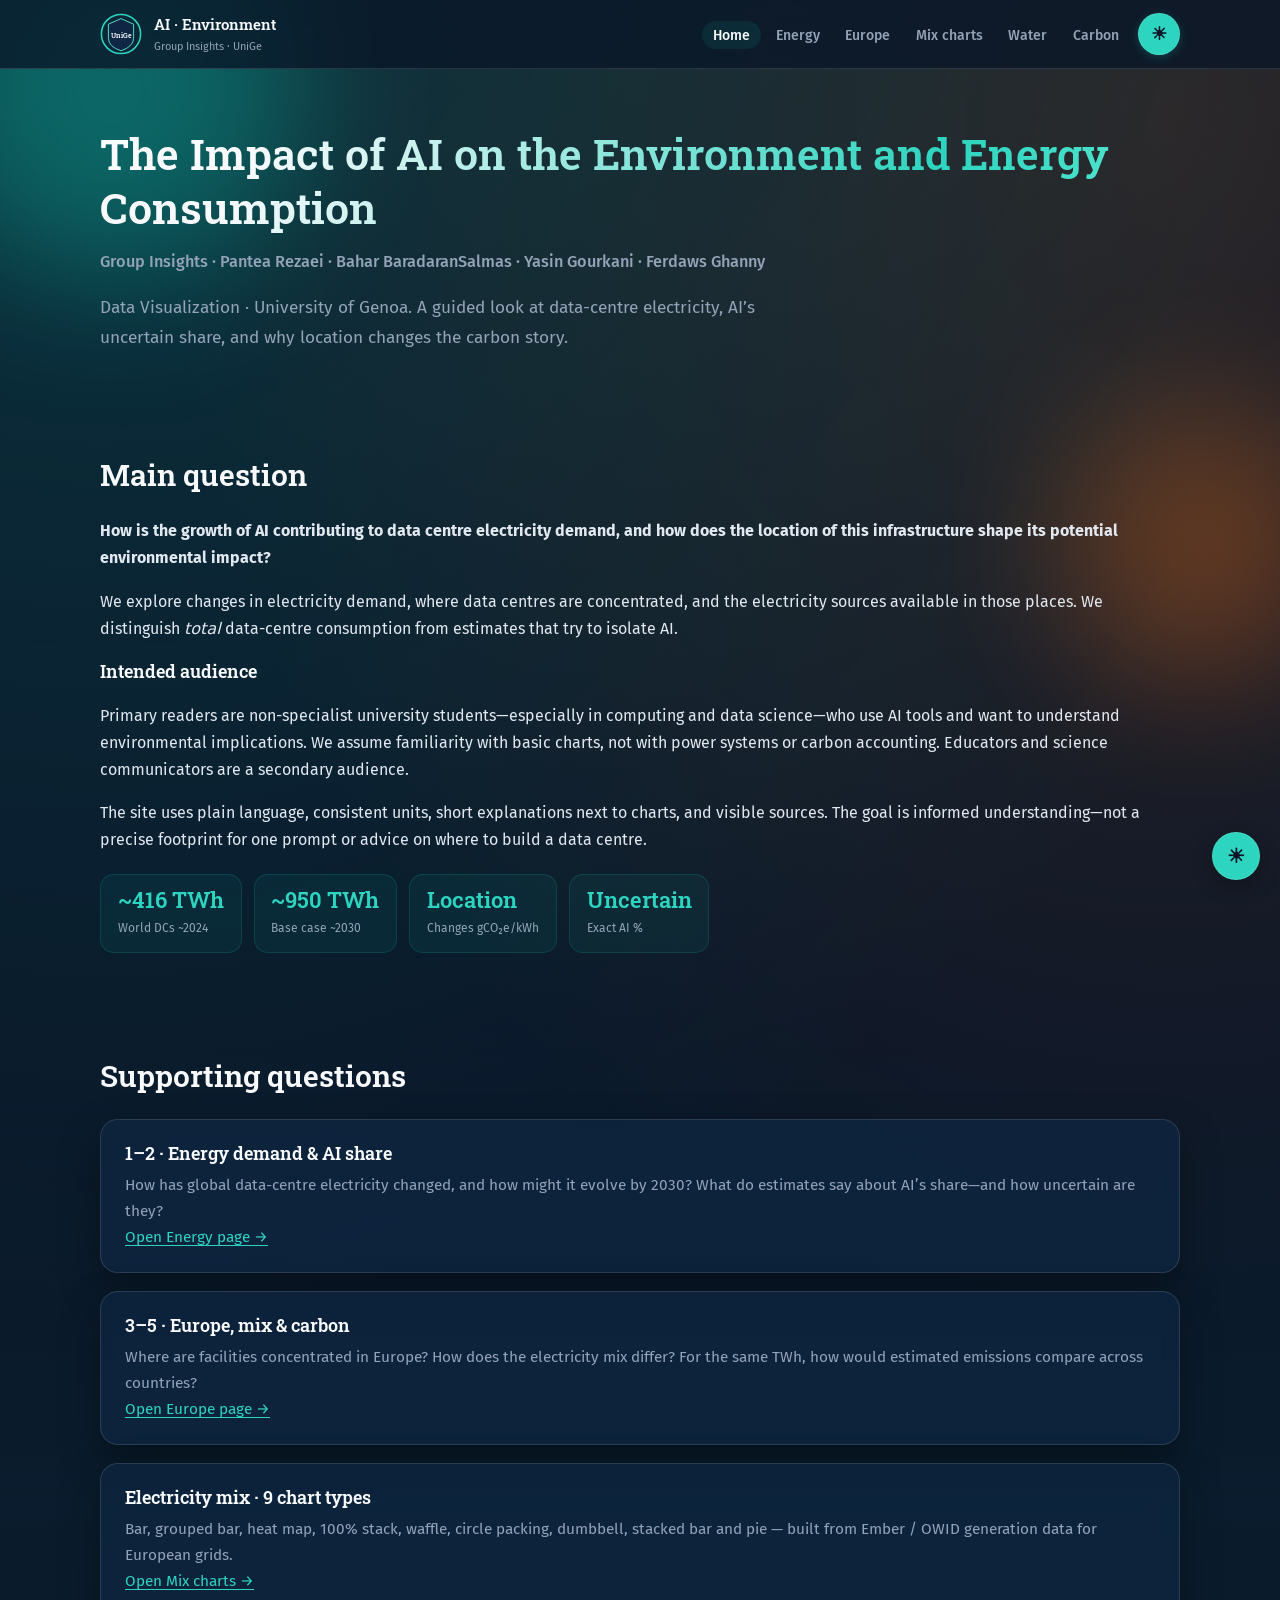
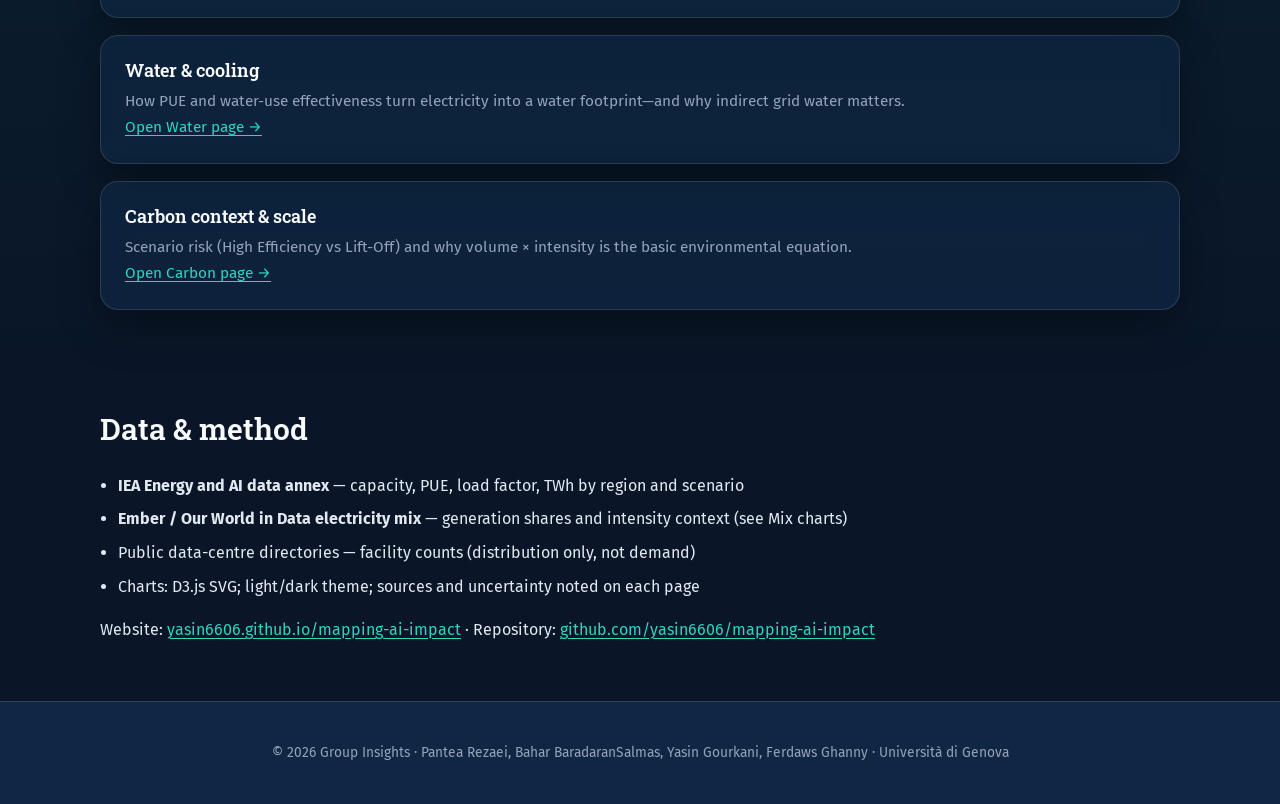
==== commit 6a57f105: "Add Mix charts link to home navigation" ====
--- a/index.html
+++ b/index.html
@@ -32,6 +32,7 @@
             <li><a href="index.html" class="active">Home</a></li>
             <li><a href="pages/energy.html">Energy</a></li>
             <li><a href="pages/europe.html">Europe</a></li>
+            <li><a href="pages/charts.html">Mix charts</a></li>
             <li><a href="pages/water.html">Water</a></li>
             <li><a href="pages/carbon.html">Carbon</a></li>
           </ul>
@@ -87,6 +88,12 @@
         </article>
 
         <article class="glass-card">
+          <h3>Electricity mix · 9 chart types</h3>
+          <p>Bar, grouped bar, heat map, 100% stack, waffle, circle packing, dumbbell, stacked bar and pie — built from Ember / OWID generation data for European grids.</p>
+          <p><a href="pages/charts.html">Open Mix charts →</a></p>
+        </article>
+
+        <article class="glass-card">
           <h3>Water & cooling</h3>
           <p>How PUE and water-use effectiveness turn electricity into a water footprint—and why indirect grid water matters.</p>
           <p><a href="pages/water.html">Open Water page →</a></p>
@@ -102,91 +109,12 @@
 
     <section class="section">
       <div class="container">
-        <div class="section-heading">
-          <div>
-            <p class="eyebrow">A systems view</p>
-            <h2>Three lenses, one connected story</h2>
-          </div>
-          <p class="section-intro">AI’s footprint is not one number. It emerges from the interaction between how much computing happens, where it happens, and how infrastructure is designed.</p>
-        </div>
-
-        <div class="lens-grid">
-          <article class="lens-card">
-            <div class="lens-number">01</div>
-            <h3>Scale</h3>
-            <p class="lens-value">950 TWh</p>
-            <p>Projected global data-centre electricity in the IEA-style Base case for 2030. AI is one of the fastest-growing sources of new demand.</p>
-            <a href="pages/energy.html">Trace the demand →</a>
-          </article>
-          <article class="lens-card">
-            <div class="lens-number">02</div>
-            <h3>Place</h3>
-            <p class="lens-value">Same TWh, different impact</p>
-            <p>Grid intensity, renewable availability, climate and grid constraints change the environmental meaning of an identical workload.</p>
-            <a href="pages/europe.html">Compare locations →</a>
-          </article>
-          <article class="lens-card">
-            <div class="lens-number">03</div>
-            <h3>Design</h3>
-            <p class="lens-value">PUE · WUE · efficiency</p>
-            <p>Cooling systems, utilisation and model efficiency determine how much electricity and water are needed to deliver useful computation.</p>
-            <a href="pages/water.html">Understand cooling →</a>
-          </article>
-        </div>
-
-        <div class="equation-card">
-          <div>
-            <p class="eyebrow">The key relationship</p>
-            <h3>Impact is shaped by volume and intensity</h3>
-            <p class="equation-copy">More computation increases the volume of electricity used. A cleaner grid, better cooling and more efficient models reduce the intensity of each unit of useful work.</p>
-          </div>
-          <div class="equation" aria-label="Impact equals electricity volume multiplied by environmental intensity">
-            <span>Impact</span><b>≈</b><span>Volume</span><b>×</b><span>Intensity</span>
-          </div>
-        </div>
-      </div>
-    </section>
-
-    <section class="section alt">
-      <div class="container">
-        <div class="section-heading">
-          <div>
-            <p class="eyebrow">Keep exploring</p>
-            <h2>AI is bigger than the data centre</h2>
-          </div>
-          <p class="section-intro">Infrastructure is the focus here, but the wider AI ecosystem adds context about adoption, investment and who builds the models.</p>
-        </div>
-        <div class="related-grid">
-          <a class="related-card" href="pages/adoption.html">
-            <span class="related-kicker">Adoption</span>
-            <strong>Who is using AI?</strong>
-            <span>Compare enterprise uptake across Europe.</span>
-            <span class="related-arrow">↗</span>
-          </a>
-          <a class="related-card" href="pages/investment.html">
-            <span class="related-kicker">Investment</span>
-            <strong>Where is capital flowing?</strong>
-            <span>Connect compute growth to private investment.</span>
-            <span class="related-arrow">↗</span>
-          </a>
-          <a class="related-card" href="pages/research.html">
-            <span class="related-kicker">Research</span>
-            <strong>Who builds the models?</strong>
-            <span>Explore publication volume and transparency.</span>
-            <span class="related-arrow">↗</span>
-          </a>
-        </div>
-      </div>
-    </section>
-
-    <section class="section">
-      <div class="container">
         <h2>Data & method</h2>
         <ul class="data-list">
           <li><strong>IEA Energy and AI data annex</strong> — capacity, PUE, load factor, TWh by region and scenario</li>
-          <li><strong>Ember / Our World in Data electricity mix</strong> — generation shares and intensity context</li>
+          <li><strong>Ember / Our World in Data electricity mix</strong> — generation shares and intensity context (see Mix charts)</li>
           <li>Public data-centre directories — facility counts (distribution only, not demand)</li>
-          <li>Charts: D3.js SVG + CSS classes; light/dark theme; sources and uncertainty noted on each page</li>
+          <li>Charts: D3.js SVG; light/dark theme; sources and uncertainty noted on each page</li>
         </ul>
         <p>Website: <a href="https://yasin6606.github.io/mapping-ai-impact/">yasin6606.github.io/mapping-ai-impact</a> · Repository: <a href="https://github.com/yasin6606/mapping-ai-impact">github.com/yasin6606/mapping-ai-impact</a></p>
       </div>
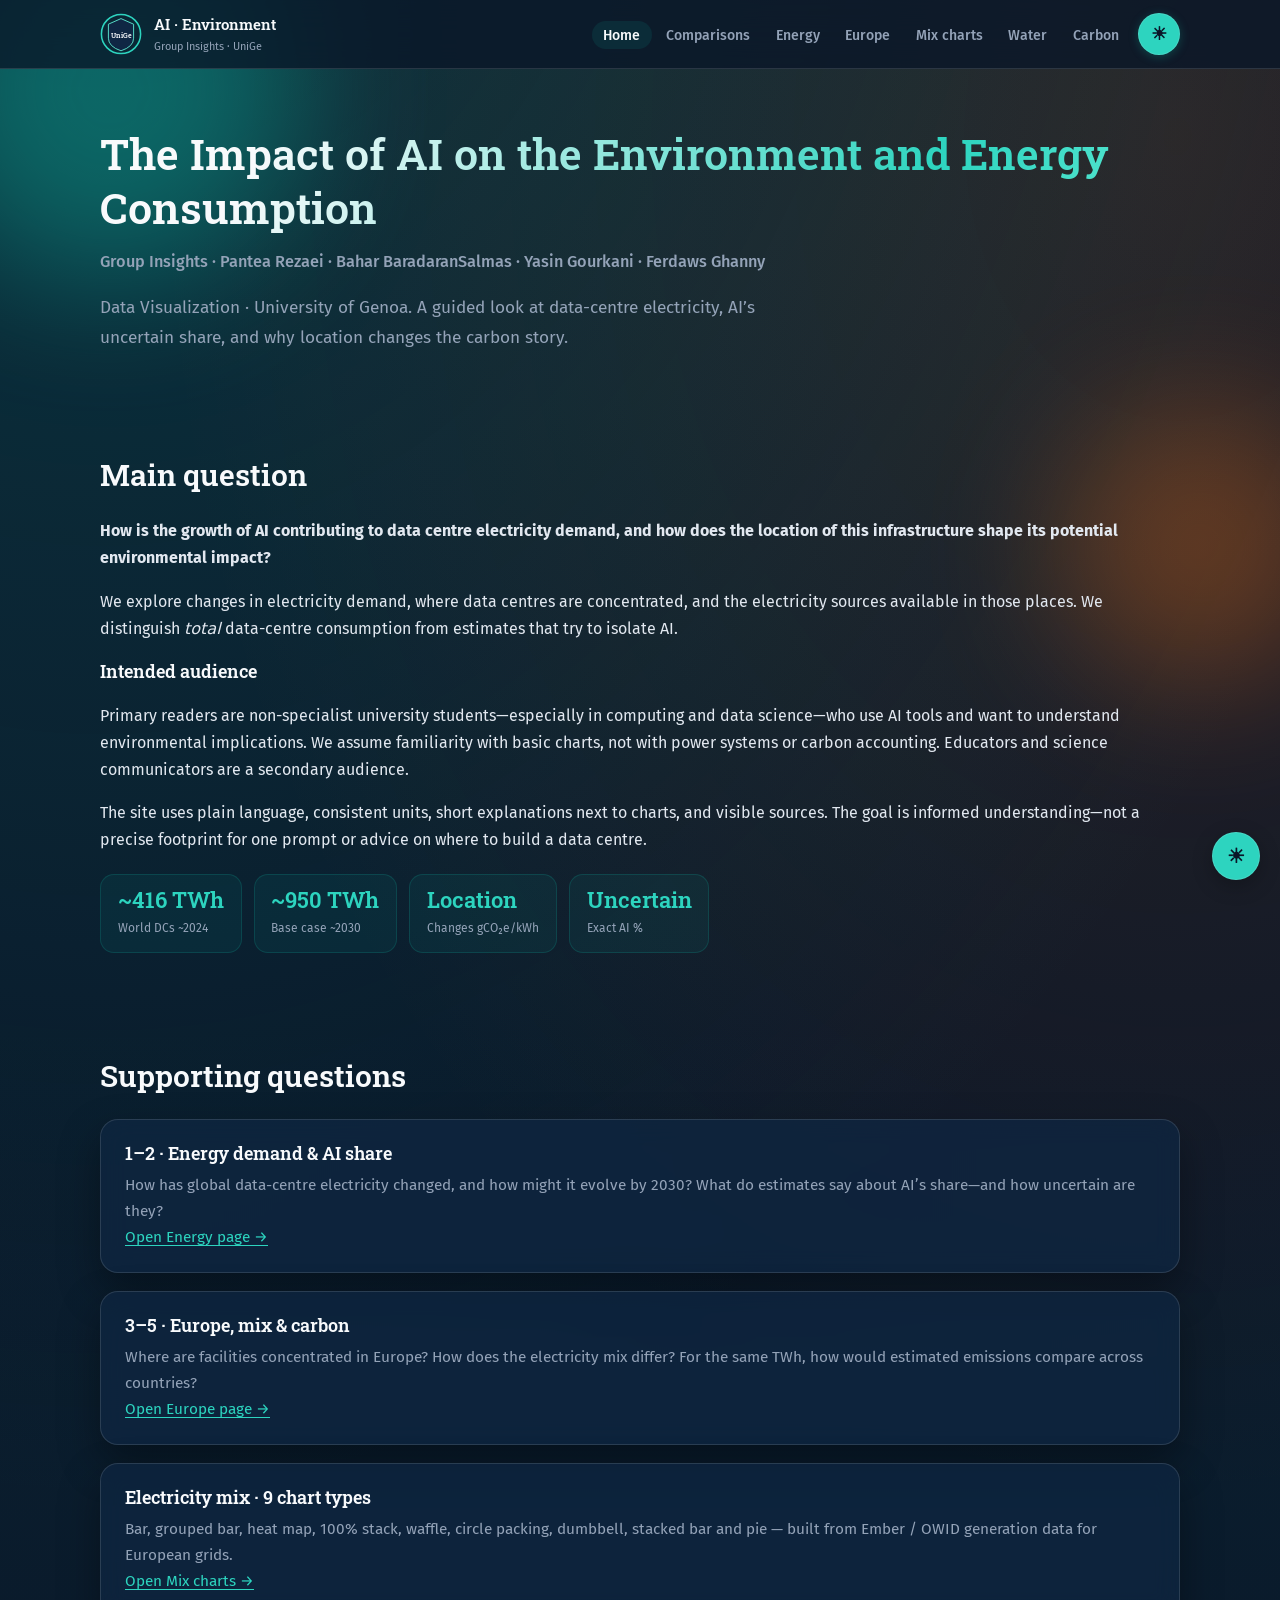
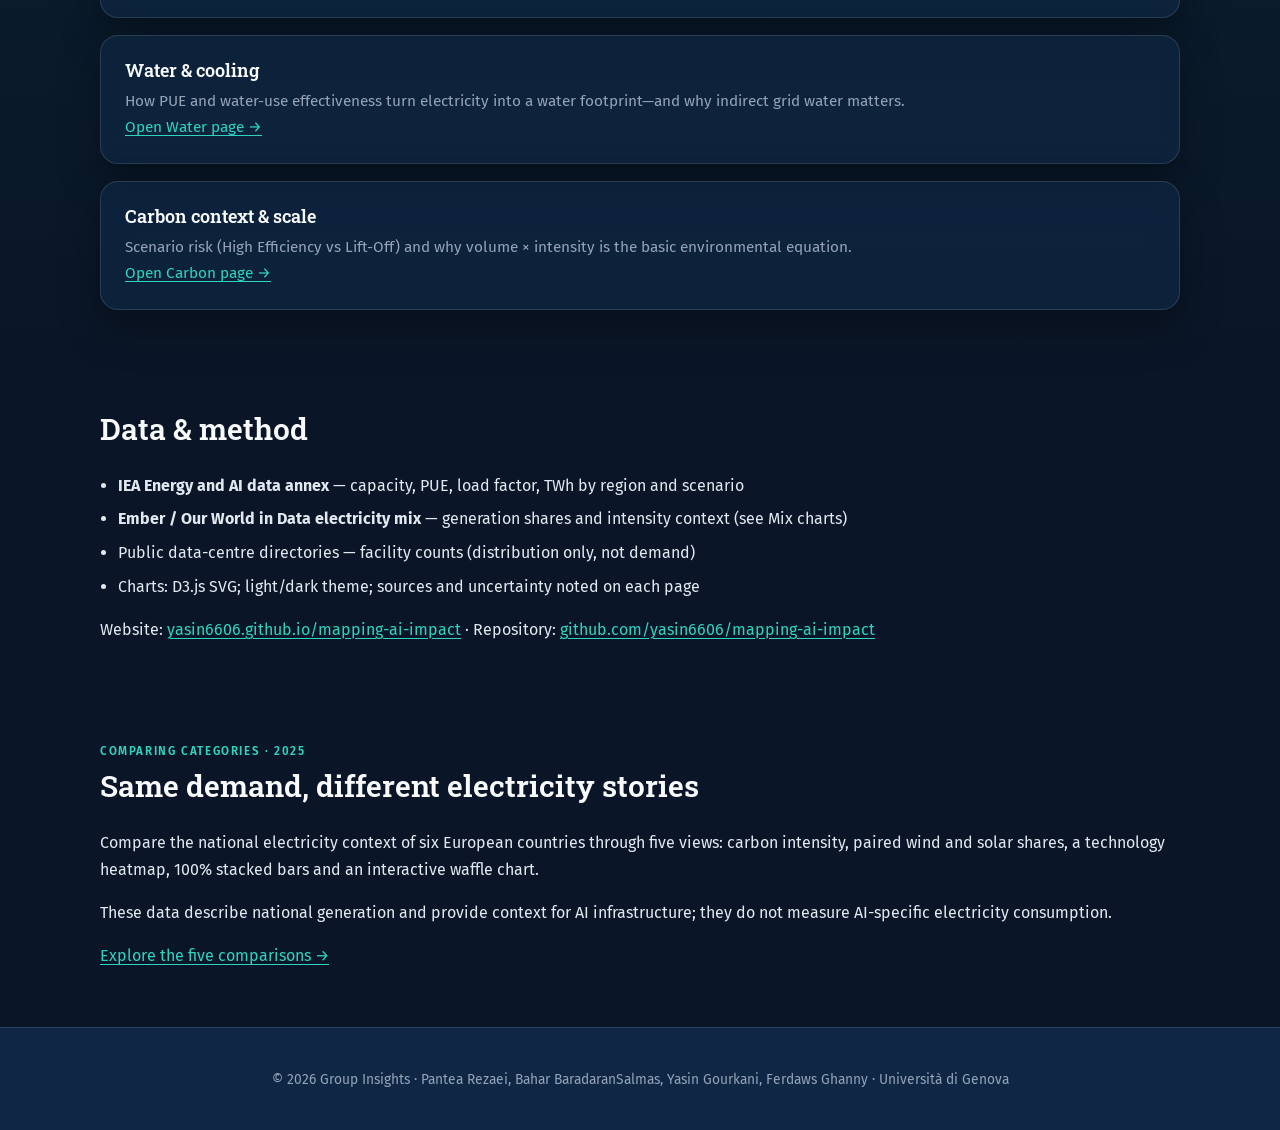
==== commit 01b669bb: "Add sourced electricity comparison charts for Assignment 1 Add the five required comparison charts u" ====
--- a/index.html
+++ b/index.html
@@ -30,6 +30,7 @@
         <nav class="main-nav" aria-label="Main">
           <ul>
             <li><a href="index.html" class="active">Home</a></li>
+            <li><a href="comparing.html">Comparisons</a></li>
             <li><a href="pages/energy.html">Energy</a></li>
             <li><a href="pages/europe.html">Europe</a></li>
             <li><a href="pages/charts.html">Mix charts</a></li>
@@ -119,6 +120,7 @@
         <p>Website: <a href="https://yasin6606.github.io/mapping-ai-impact/">yasin6606.github.io/mapping-ai-impact</a> · Repository: <a href="https://github.com/yasin6606/mapping-ai-impact">github.com/yasin6606/mapping-ai-impact</a></p>
       </div>
     </section>
+<section class="section"><div class="container"><p class="eyebrow">Comparing categories · 2025</p><h2>Same demand, different electricity stories</h2><p>Compare the national electricity context of six European countries through five views: carbon intensity, paired wind and solar shares, a technology heatmap, 100% stacked bars and an interactive waffle chart.</p><p>These data describe national generation and provide context for AI infrastructure; they do not measure AI-specific electricity consumption.</p><p><a href="comparing.html">Explore the five comparisons →</a></p></div></section>
   </main>
 
   <footer class="site-footer">
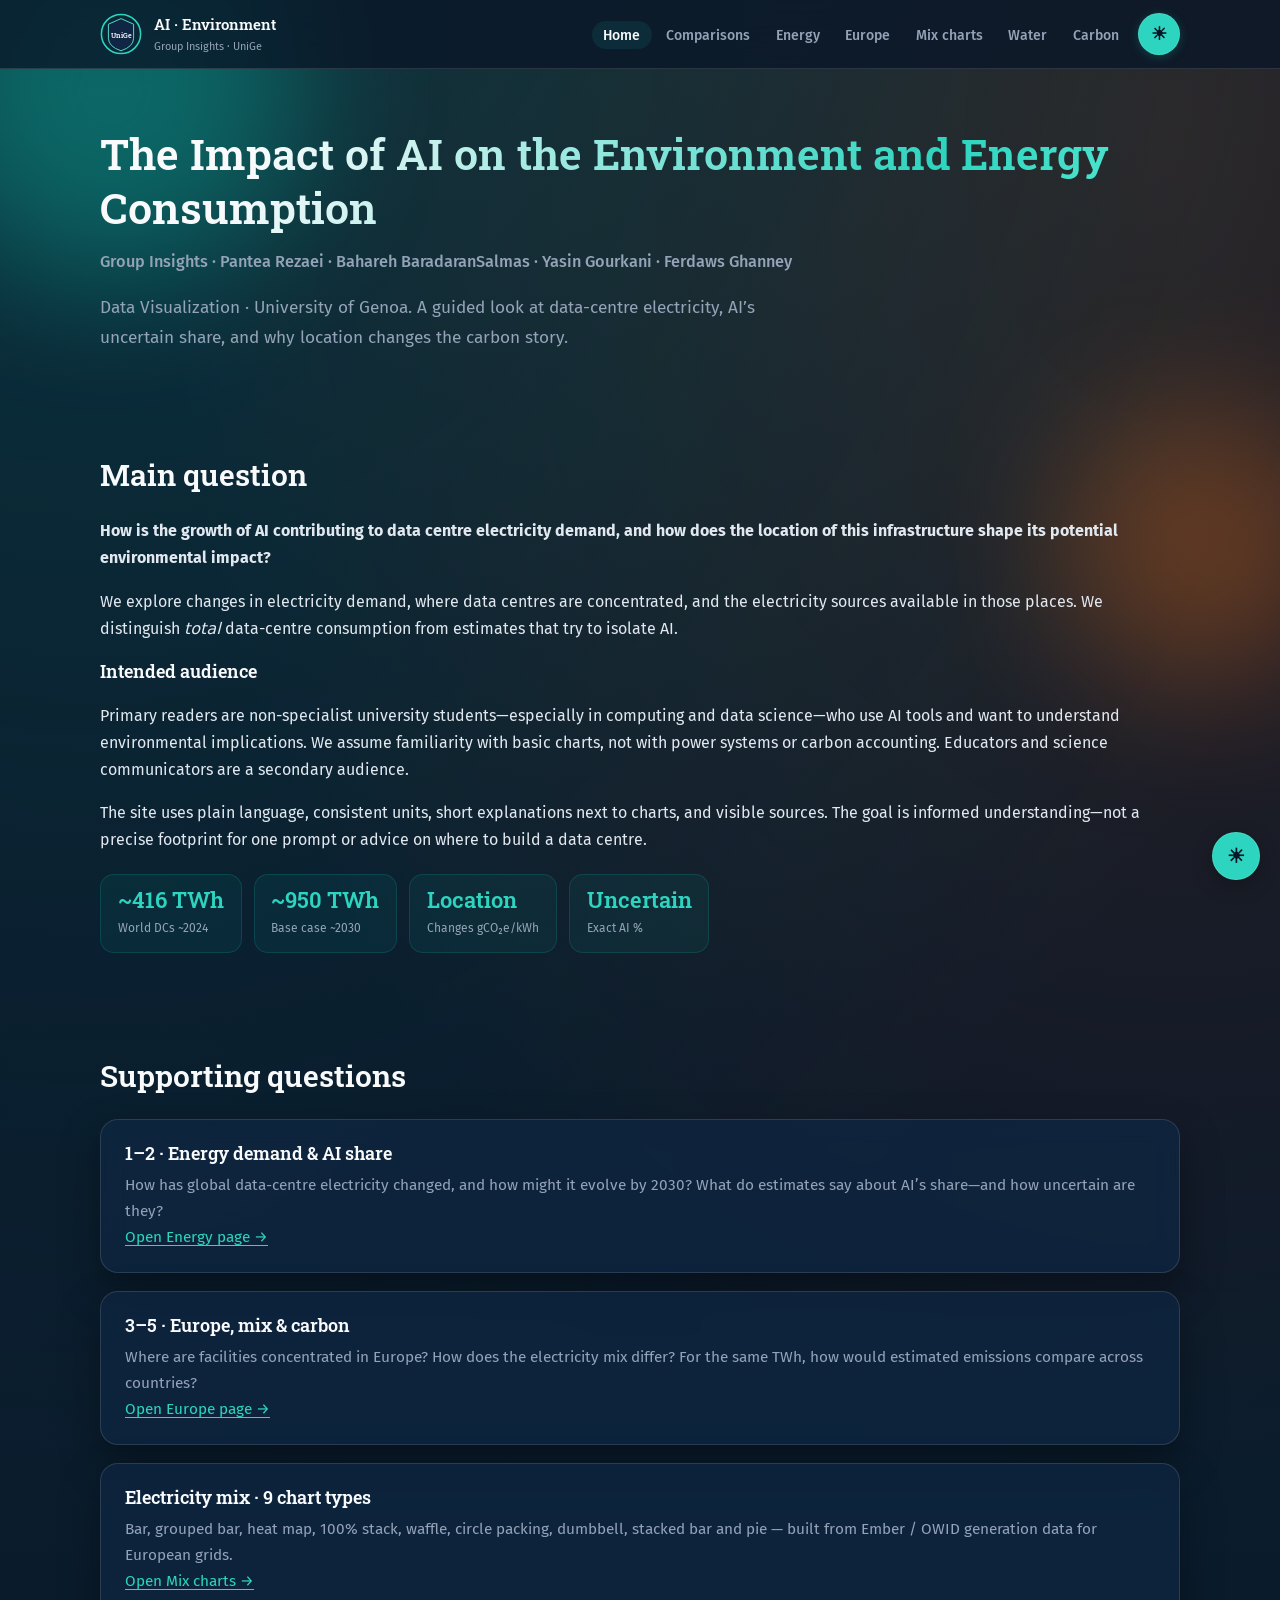
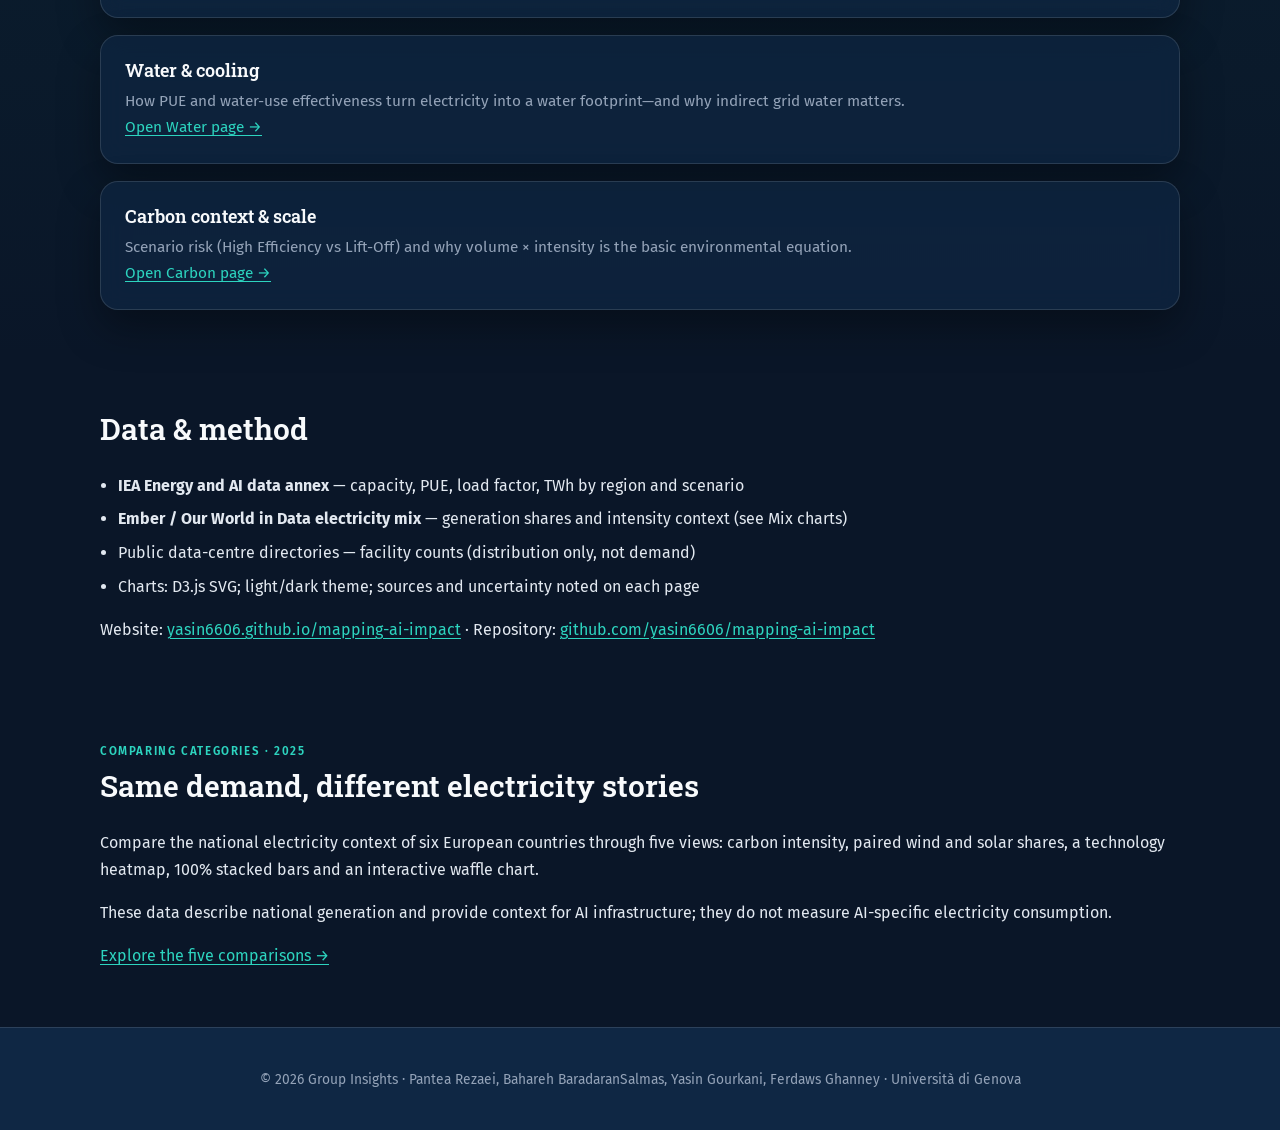
==== commit fcabf39e: "Correct Bahareh and Ghanney in member credits Use Bahareh and Ferdaws Ghanney in the homepage, compa" ====
--- a/index.html
+++ b/index.html
@@ -48,7 +48,7 @@
     <section class="hero">
       <div class="container">
         <h1>The Impact of AI on the Environment and Energy Consumption</h1>
-        <p class="subtitle">Group Insights · Pantea Rezaei · Bahar BaradaranSalmas · Yasin Gourkani · Ferdaws Ghanny</p>
+        <p class="subtitle">Group Insights · Pantea Rezaei · Bahareh BaradaranSalmas · Yasin Gourkani · Ferdaws Ghanney</p>
         <p class="hero-lead">Data Visualization · University of Genoa. A guided look at data-centre electricity, AI’s uncertain share, and why location changes the carbon story.</p>
       </div>
     </section>
@@ -125,7 +125,7 @@
 
   <footer class="site-footer">
     <div class="container">
-      <p>© 2026 Group Insights · Pantea Rezaei, Bahar BaradaranSalmas, Yasin Gourkani, Ferdaws Ghanny · Università di Genova</p>
+      <p>© 2026 Group Insights · Pantea Rezaei, Bahareh BaradaranSalmas, Yasin Gourkani, Ferdaws Ghanney · Università di Genova</p>
     </div>
   </footer>
   <script>
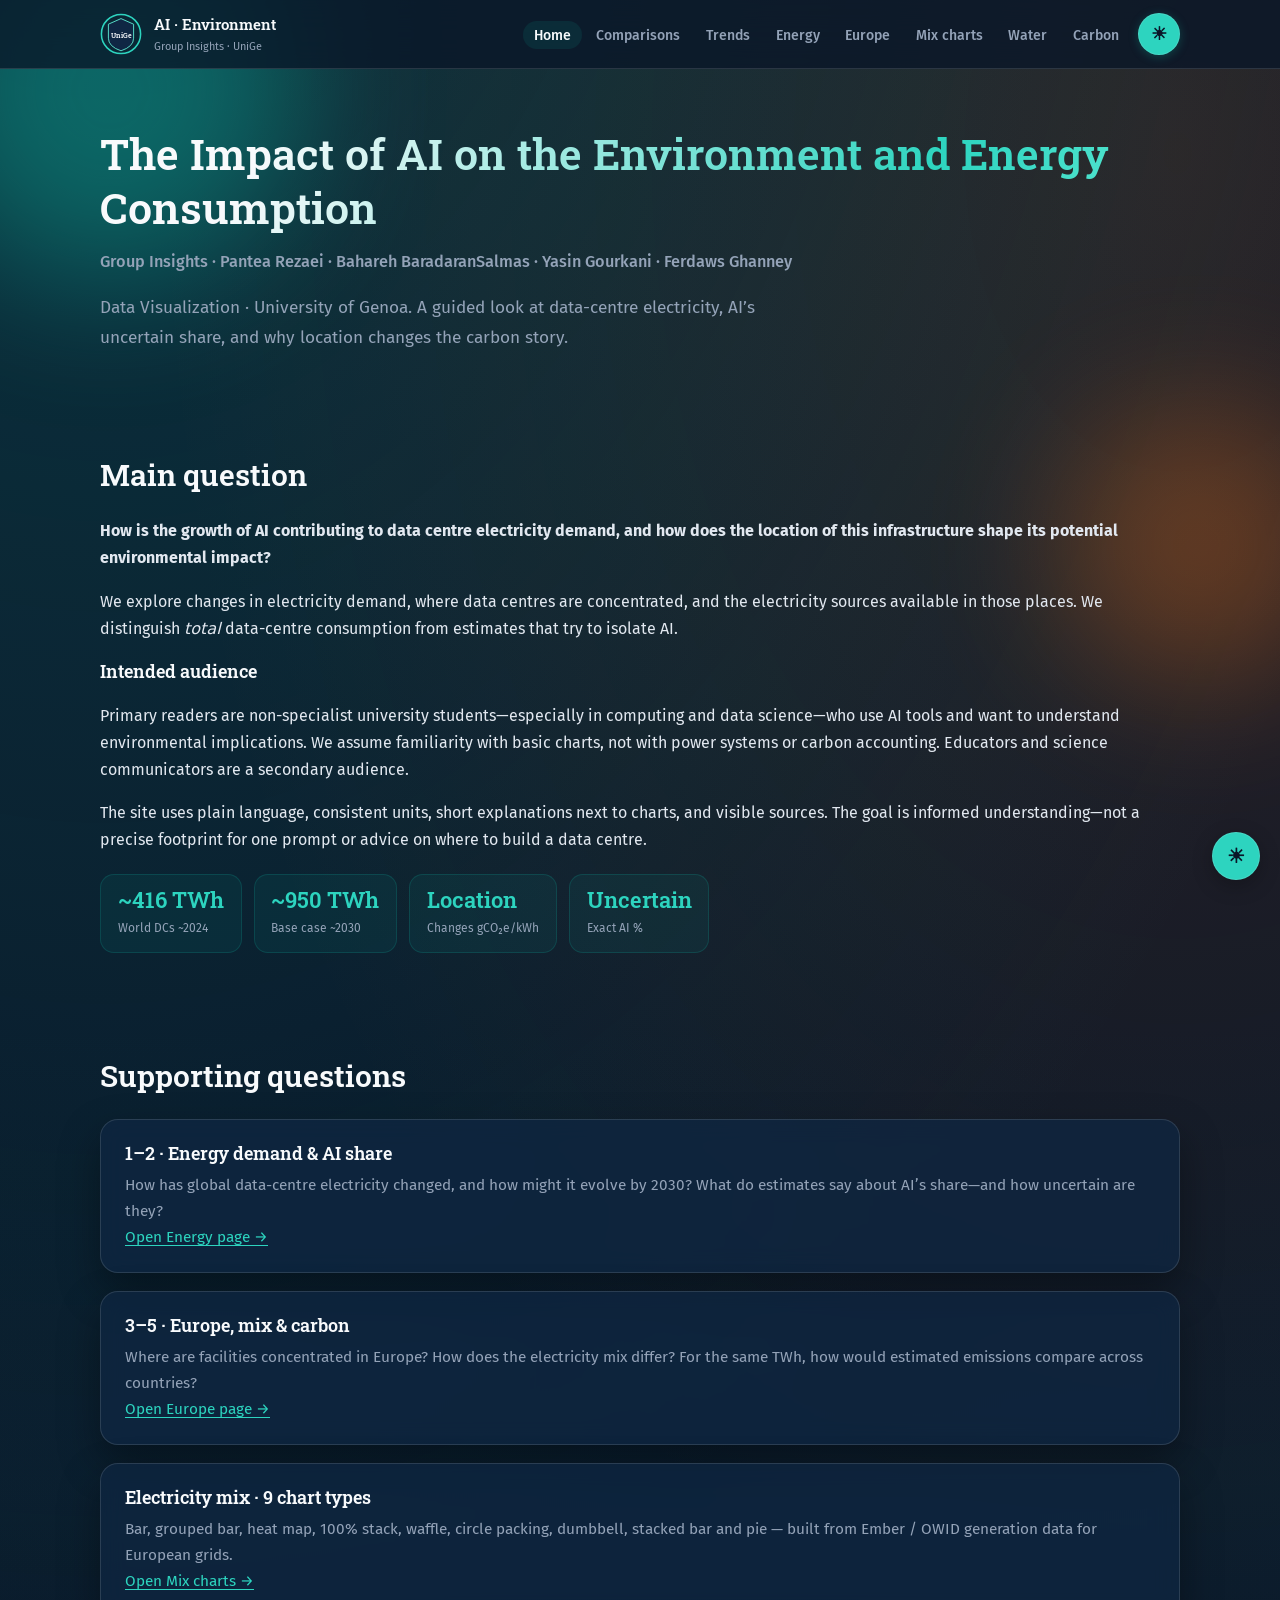
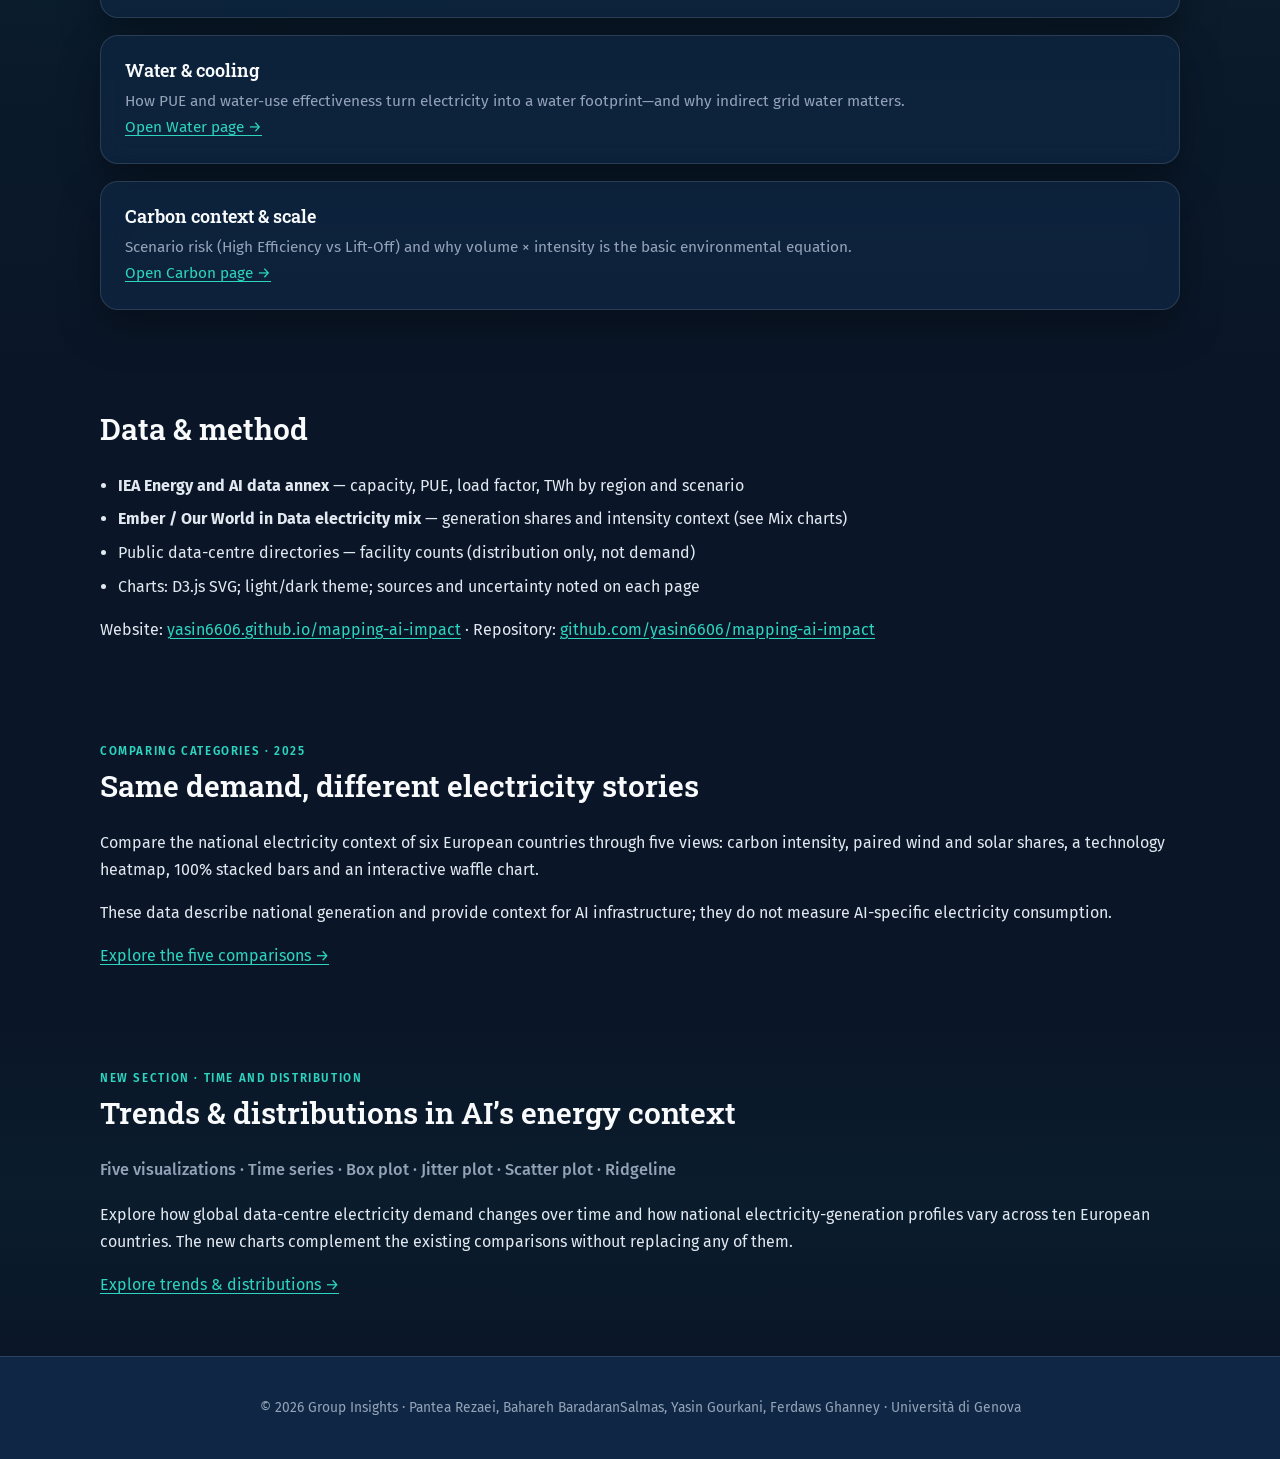
==== commit 4a9f04ac: "Link new trends and distributions section" ====
--- a/index.html
+++ b/index.html
@@ -31,6 +31,7 @@
           <ul>
             <li><a href="index.html" class="active">Home</a></li>
             <li><a href="comparing.html">Comparisons</a></li>
+            <li><a href="pages/trends.html">Trends</a></li>
             <li><a href="pages/energy.html">Energy</a></li>
             <li><a href="pages/europe.html">Europe</a></li>
             <li><a href="pages/charts.html">Mix charts</a></li>
@@ -121,6 +122,16 @@
       </div>
     </section>
 <section class="section"><div class="container"><p class="eyebrow">Comparing categories · 2025</p><h2>Same demand, different electricity stories</h2><p>Compare the national electricity context of six European countries through five views: carbon intensity, paired wind and solar shares, a technology heatmap, 100% stacked bars and an interactive waffle chart.</p><p>These data describe national generation and provide context for AI infrastructure; they do not measure AI-specific electricity consumption.</p><p><a href="comparing.html">Explore the five comparisons →</a></p></div></section>
+
+    <section class="section alt">
+      <div class="container">
+        <p class="eyebrow">New section · Time and distribution</p>
+        <h2>Trends & distributions in AI’s energy context</h2>
+        <p class="subtitle">Five visualizations · Time series · Box plot · Jitter plot · Scatter plot · Ridgeline</p>
+        <p>Explore how global data-centre electricity demand changes over time and how national electricity-generation profiles vary across ten European countries. The new charts complement the existing comparisons without replacing any of them.</p>
+        <p><a href="pages/trends.html">Explore trends & distributions →</a></p>
+      </div>
+    </section>
   </main>
 
   <footer class="site-footer">
@@ -129,7 +140,7 @@
     </div>
   </footer>
   <script>
-  (function(){var root=document.documentElement,key='insights-theme',s=localStorage.getItem(key);if(s==='light'||s==='dark')root.setAttribute('data-theme',s);function sync(){var t=root.getAttribute('data-theme')||'dark',label=t==='dark'?'☀':'☾';document.querySelectorAll('.theme-toggle,.theme-toggle-fixed').forEach(function(b){b.textContent=label;});}sync();function toggle(){var n=(root.getAttribute('data-theme')||'dark')==='dark'?'light':'dark';root.setAttribute('data-theme',n);localStorage.setItem(key,n);sync();}document.querySelectorAll('.theme-toggle,.theme-toggle-fixed').forEach(function(b){b.addEventListener('click',toggle);});})();
+  (function(){var root=document.documentElement,key='insights-theme',s=null;try{s=localStorage.getItem(key);}catch(_){}if(s==='light'||s==='dark')root.setAttribute('data-theme',s);function sync(){var t=root.getAttribute('data-theme')||'dark',label=t==='dark'?'☀':'☾';document.querySelectorAll('.theme-toggle,.theme-toggle-fixed').forEach(function(b){b.textContent=label;});}sync();function toggle(){var n=(root.getAttribute('data-theme')||'dark')==='dark'?'light':'dark';root.setAttribute('data-theme',n);try{localStorage.setItem(key,n);}catch(_){}sync();}document.querySelectorAll('.theme-toggle,.theme-toggle-fixed').forEach(function(b){b.addEventListener('click',toggle);});})();
   </script>
 </body>
 </html>
